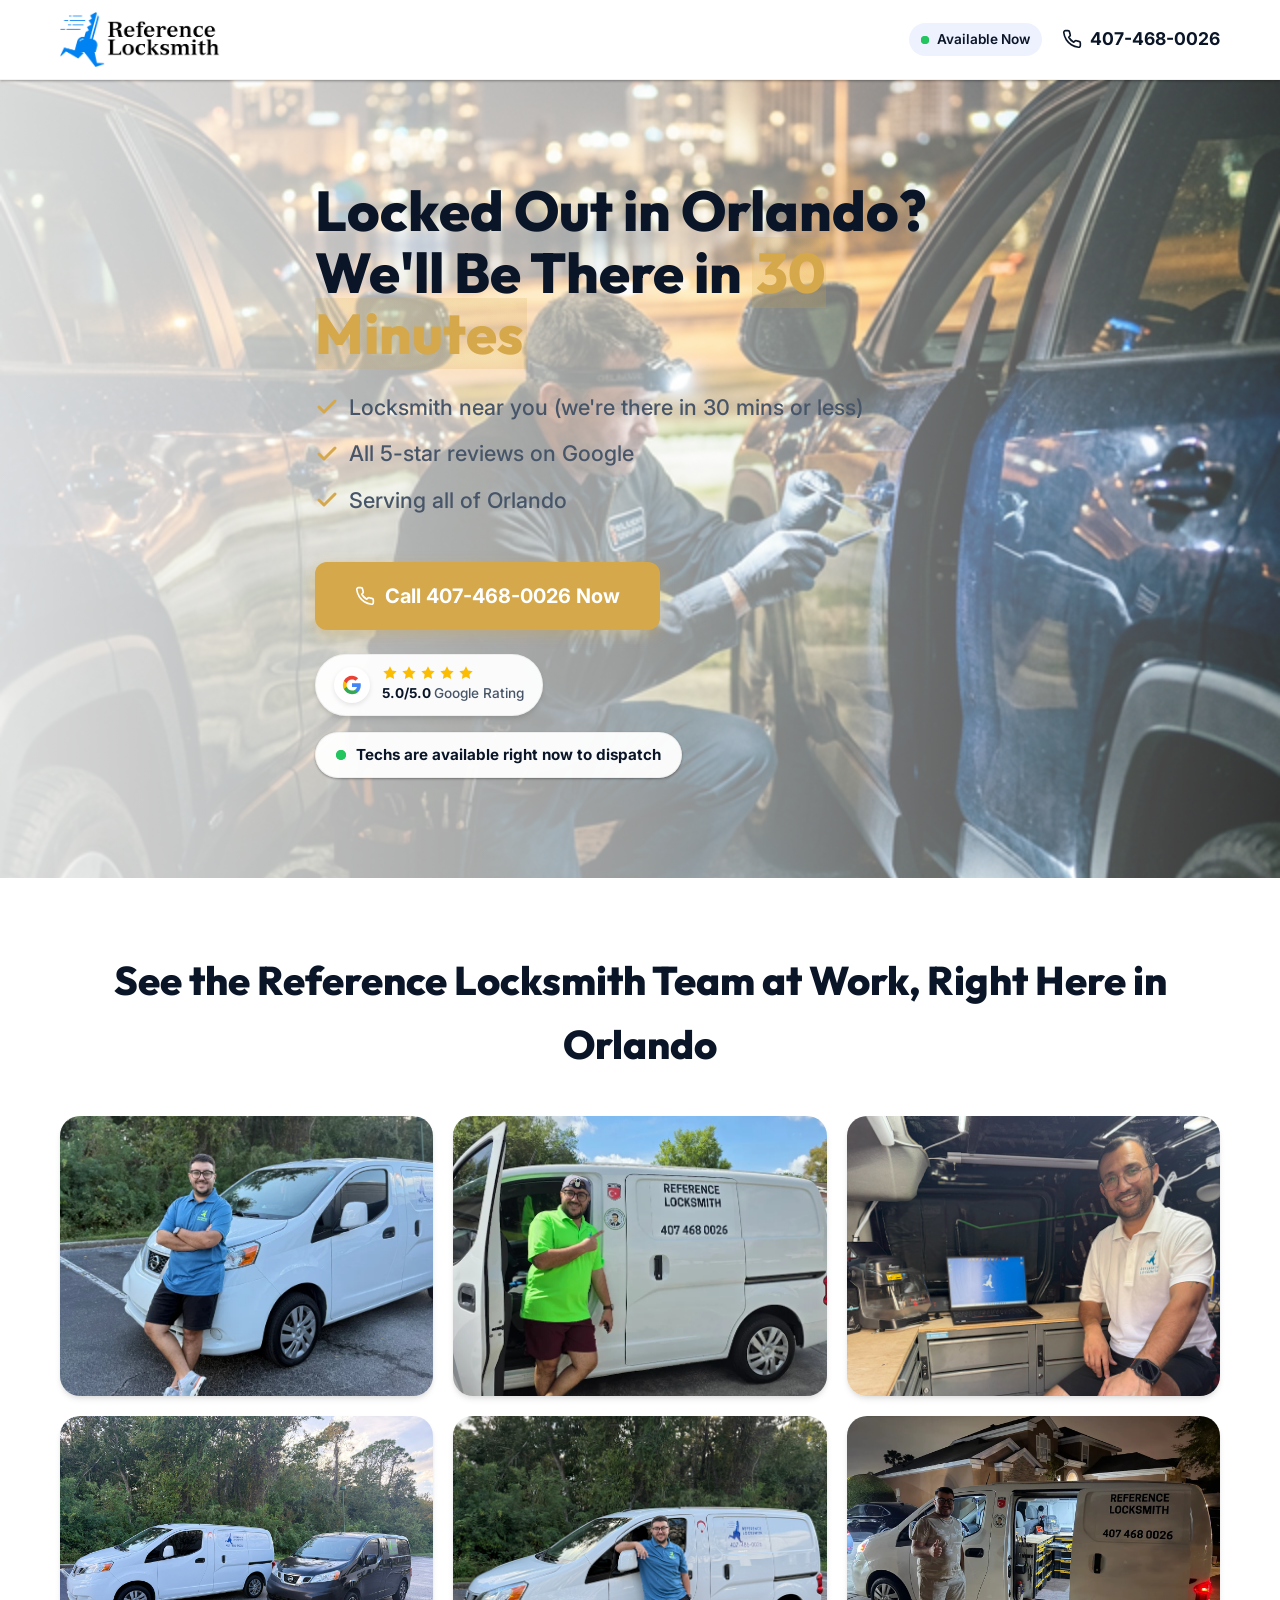
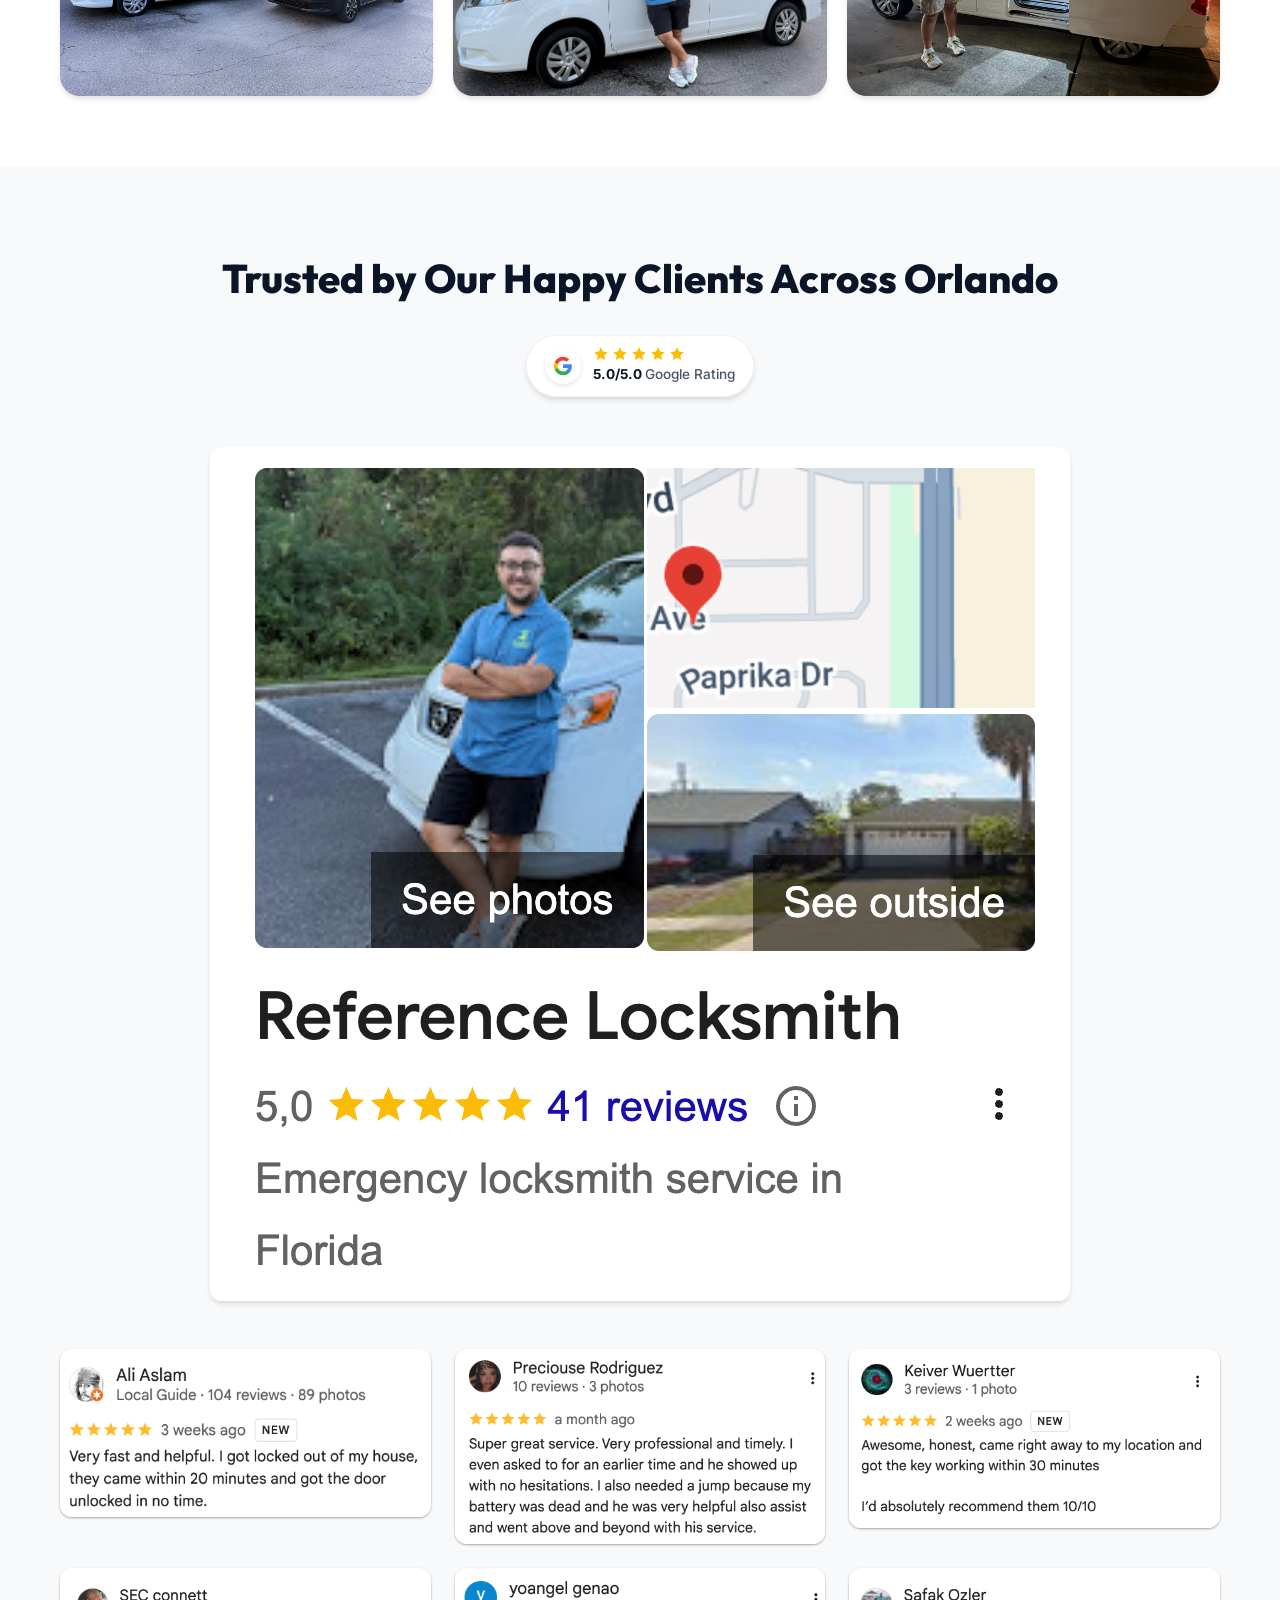
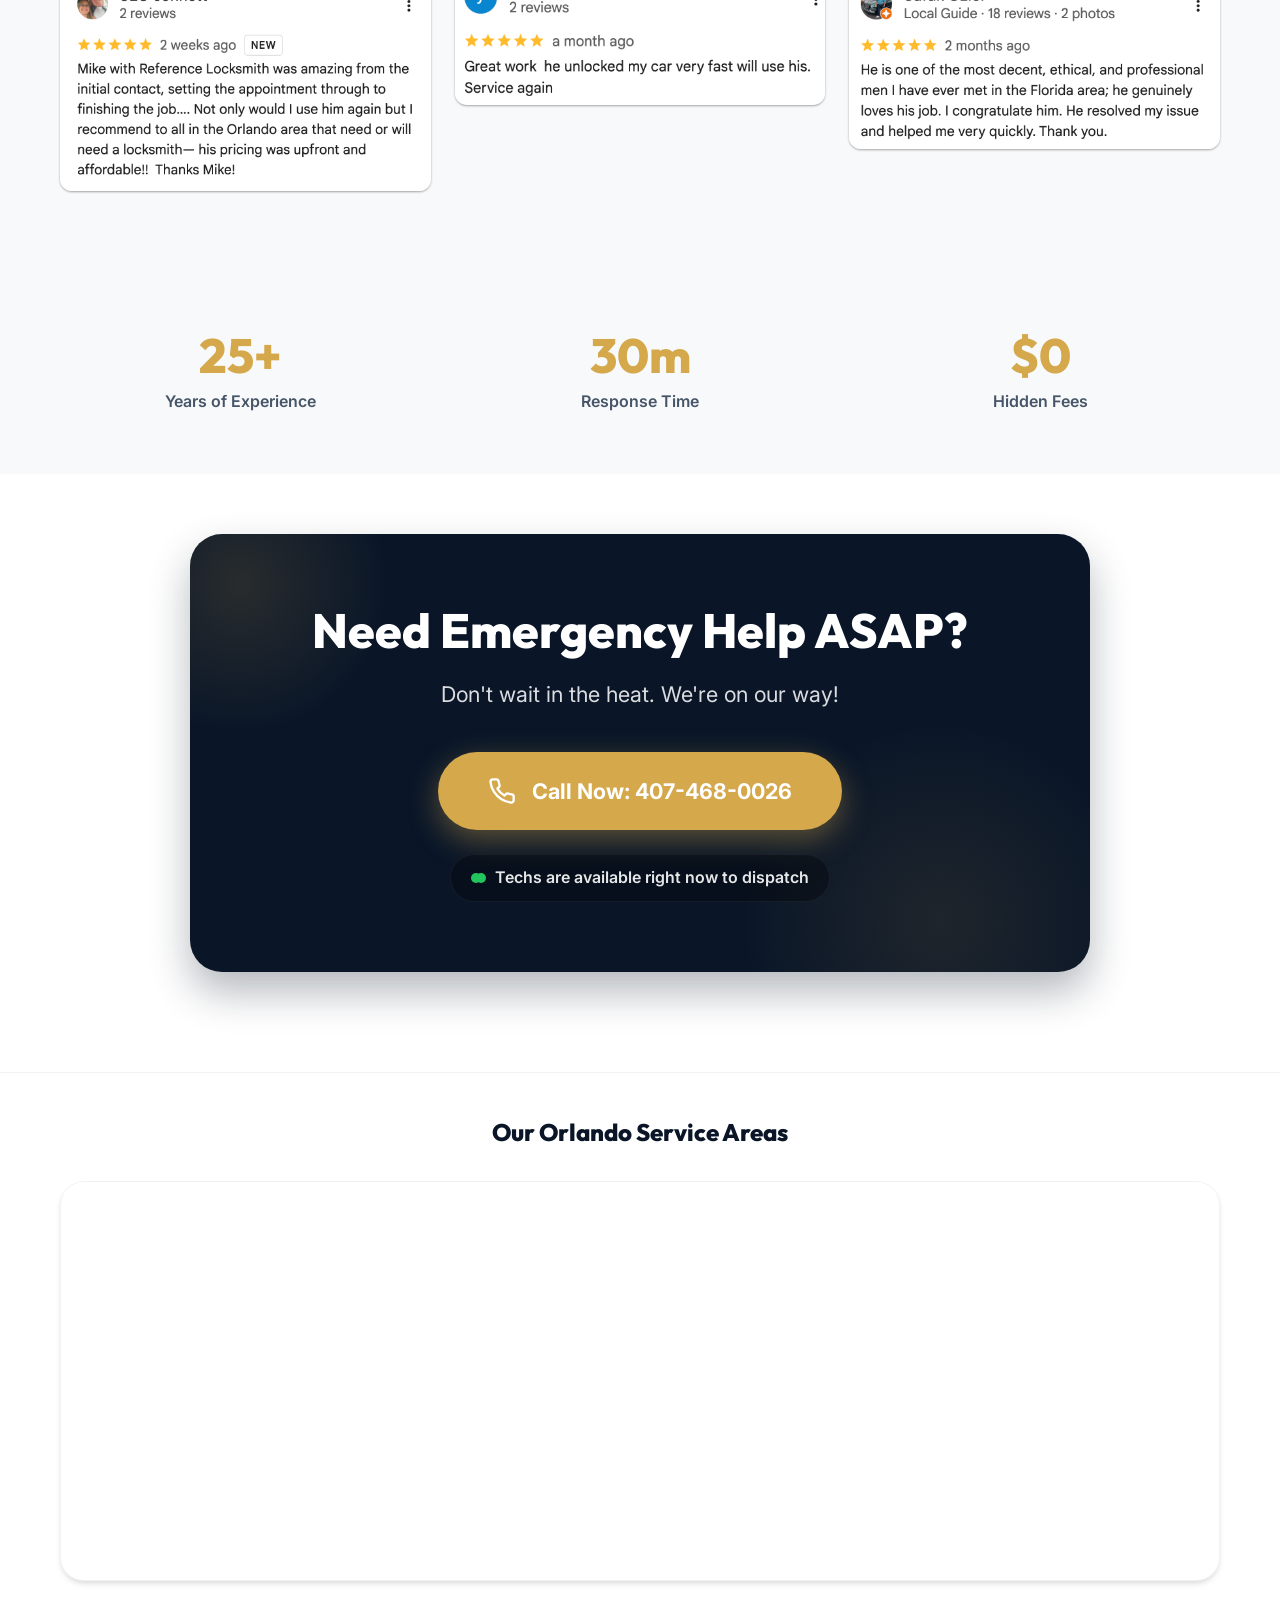
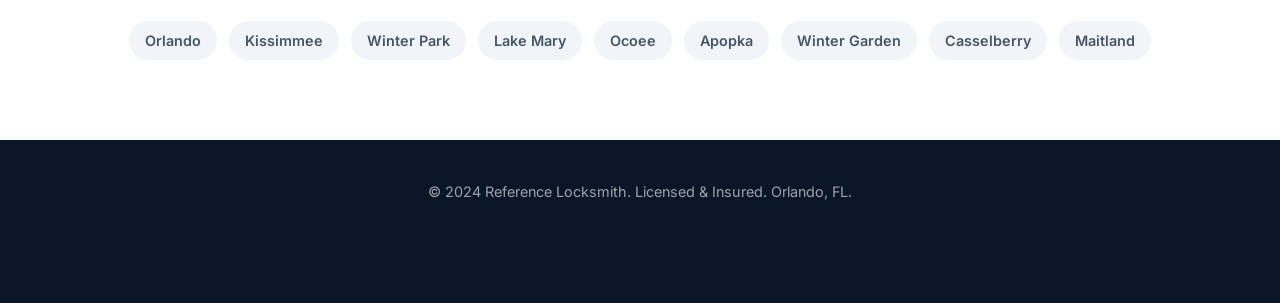
==== index.html @ 603fa283 "Add Techs Available widget beneath Google Trust widget in hero section" ====
<!DOCTYPE html>
<html lang="en">

<head>
<!-- Google Tag Manager -->
<script>(function(w,d,s,l,i){w[l]=w[l]||[];w[l].push({'gtm.start':
new Date().getTime(),event:'gtm.js'});var f=d.getElementsByTagName(s)[0],
j=d.createElement(s),dl=l!='dataLayer'?'&l='+l:'';j.async=true;j.src=
'https://www.googletagmanager.com/gtm.js?id='+i+dl;f.parentNode.insertBefore(j,f);
})(window,document,'script','dataLayer','GTM-WR5F8MZR');</script>
<!-- End Google Tag Manager -->
    <meta charset="UTF-8">
    <meta name="viewport" content="width=device-width, initial-scale=1.0">
    <title>24/7 Emergency Locksmith Orlando | 30 Min Response | Reference Locksmith</title>
    <meta name="description"
        content="Locked out in Orlando? Reference Locksmith provides 24/7 emergency locksmith services. Home, car, and commercial lockouts. 30-minute response time guaranteed. Call 407-468-0026 now!">
    <link rel="stylesheet" href="style.css">
    <link rel="preconnect" href="https://fonts.googleapis.com">
    <link rel="preconnect" href="https://fonts.gstatic.com" crossorigin>
    <link
        href="https://fonts.googleapis.com/css2?family=Inter:wght@400;500;600;700;800&family=Outfit:wght@400;600;700;800&display=swap"
        rel="stylesheet">
    <script type="application/ld+json">
    {
      "@context": "https://schema.org",
      "@type": "LocalBusiness",
      "name": "Reference Locksmith",
      "image": "new-logo.png",
      "@id": "",
      "url": "https://referencelocksmith.com",
      "telephone": "+14074680026",
      "priceRange": "$$",
      "address": {
        "@type": "PostalAddress",
        "streetAddress": "Orlando Service Area",
        "addressLocality": "Orlando",
        "addressRegion": "FL",
        "postalCode": "32801",
        "addressCountry": "US"
      },
      "geo": {
        "@type": "GeoCoordinates",
        "latitude": 28.5383,
        "longitude": -81.3792
      },
      "openingHoursSpecification": {
        "@type": "OpeningHoursSpecification",
        "dayOfWeek": [
          "Monday",
          "Tuesday",
          "Wednesday",
          "Thursday",
          "Friday",
          "Saturday",
          "Sunday"
        ],
        "opens": "00:00",
        "closes": "23:59"
      },
      "sameAs": []
    }
    </script>
</head>

<body>
    <!-- Sticky Header -->
    <header class="sticky-header">
        <div class="container header-content">
            <div class="logo">
                <img src="new-logo.png" alt="Reference Locksmith Logo" class="logo-img">
            </div>
            <div class="header-right">
                <div class="status-badge">
                    <span class="pulse-dot"></span>
                    Available Now
                </div>
                <a href="tel:407-468-0026" class="phone-link">
                    <svg class="phone-icon" viewBox="0 0 24 24" fill="none" stroke="currentColor" stroke-width="2"
                        stroke-linecap="round" stroke-linejoin="round">
                        <path
                            d="M22 16.92v3a2 2 0 0 1-2.18 2 19.79 19.79 0 0 1-8.63-3.07 19.5 19.5 0 0 1-6-6 19.79 19.79 0 0 1-3.07-8.67A2 2 0 0 1 4.11 2h3a2 2 0 0 1 2 1.72 12.84 12.84 0 0 0 .7 2.81 2 2 0 0 1-.45 2.11L8.09 9.91a16 16 0 0 0 6 6l1.27-1.27a2 2 0 0 1 2.11-.45 12.84 12.84 0 0 0 2.81.7A2 2 0 0 1 22 16.92z">
                        </path>
                    </svg>
                    407-468-0026
                </a>
            </div>
        </div>
    </header>

    <main>
        <!-- Hero Section -->
        <section class="hero-v2">
            <div class="hero-overlay"></div>
            <img src="hero.png" alt="Locksmith at Work" class="hero-bg-img">
            <div class="container hero-container">
                <div class="hero-content">
                    <h1>Locked Out in Orlando? We'll Be There in <span class="highlight">30 Minutes</span></h1>
                    <ul class="hero-subtext" style="list-style: none; padding: 0; text-align: left;">
                        <li style="display: flex; align-items: center; gap: 10px; margin-bottom: 12px; text-align: left;">
                            <svg width="24" height="24" viewBox="0 0 24 24" fill="none" stroke="var(--accent)" stroke-width="3" stroke-linecap="round" stroke-linejoin="round" style="flex-shrink: 0;"><polyline points="20 6 9 17 4 12"></polyline></svg>
                            Locksmith near you (we're there in 30 mins or less)
                        </li>
                        <li style="display: flex; align-items: center; gap: 10px; margin-bottom: 12px; text-align: left;">
                            <svg width="24" height="24" viewBox="0 0 24 24" fill="none" stroke="var(--accent)" stroke-width="3" stroke-linecap="round" stroke-linejoin="round" style="flex-shrink: 0;"><polyline points="20 6 9 17 4 12"></polyline></svg>
                            All 5-star reviews on Google
                        </li>
                        <li style="display: flex; align-items: center; gap: 10px; text-align: left;">
                            <svg width="24" height="24" viewBox="0 0 24 24" fill="none" stroke="var(--accent)" stroke-width="3" stroke-linecap="round" stroke-linejoin="round" style="flex-shrink: 0;"><polyline points="20 6 9 17 4 12"></polyline></svg>
                            Serving all of Orlando
                        </li>
                    </ul>
                    <a href="tel:407-468-0026" class="btn btn-primary btn-hero">
                        <svg class="phone-icon ring-animation" viewBox="0 0 24 24" fill="none" stroke="currentColor"
                            stroke-width="2" stroke-linecap="round" stroke-linejoin="round">
                            <path
                                d="M22 16.92v3a2 2 0 0 1-2.18 2 19.79 19.79 0 0 1-8.63-3.07 19.5 19.5 0 0 1-6-6 19.79 19.79 0 0 1-3.07-8.67A2 2 0 0 1 4.11 2h3a2 2 0 0 1 2 1.72 12.84 12.84 0 0 0 .7 2.81 2 2 0 0 1-.45 2.11L8.09 9.91a16 16 0 0 0 6 6l1.27-1.27a2 2 0 0 1 2.11-.45 12.84 12.84 0 0 0 2.81.7A2 2 0 0 1 22 16.92z">
                            </path>
                        </svg>
                        Call 407-468-0026 Now
                    </a>
                    
                    <div style="margin-top: 24px;">
                        <a href="https://share.google/3RNqhoKEmI9oFiAR3" target="_blank" rel="noopener noreferrer" style="display: inline-flex; align-items: center; gap: 12px; background: rgba(255, 255, 255, 0.95); padding: 10px 18px; border-radius: 50px; box-shadow: var(--shadow-md); border: 1px solid rgba(0,0,0,0.05); text-decoration: none; transition: transform 0.2s ease;">
                            <div style="width: 36px; height: 36px; background: #fff; border-radius: 50%; box-shadow: 0 2px 5px rgba(0,0,0,0.1); display: flex; align-items: center; justify-content: center; flex-shrink: 0;">
                                <svg width="20" height="20" viewBox="0 0 24 24">
                                  <path fill="#4285F4" d="M22.56 12.25c0-.78-.07-1.53-.2-2.25H12v4.26h5.92c-.26 1.37-1.04 2.53-2.21 3.31v2.77h3.57c2.08-1.92 3.28-4.74 3.28-8.09z"/>
                                  <path fill="#34A853" d="M12 23c2.97 0 5.46-.98 7.28-2.66l-3.57-2.77c-.98.66-2.23 1.06-3.71 1.06-2.86 0-5.29-1.93-6.16-4.53H2.18v2.84C3.99 20.53 7.7 23 12 23z"/>
                                  <path fill="#FBBC05" d="M5.84 14.09c-.22-.66-.35-1.36-.35-2.09s.13-1.43.35-2.09V7.07H2.18C1.43 8.55 1 10.22 1 12s.43 3.45 1.18 4.93l2.85-2.22.81-.62z"/>
                                  <path fill="#EA4335" d="M12 5.38c1.62 0 3.06.56 4.21 1.64l3.15-3.15C17.45 2.09 14.97 1 12 1 7.7 1 3.99 3.47 2.18 7.07l3.66 2.84c.87-2.6 3.3-4.53 6.16-4.53z"/>
                                </svg>
                            </div>
                            <div style="display: flex; flex-direction: column; align-items: flex-start; text-align: left;">
                                <div style="display: flex; gap: 3px; color: #FBBC04;">
                                    <svg width="16" height="16" viewBox="0 0 24 24" fill="currentColor"><path d="M12 2L15.09 8.26L22 9.27L17 14.14L18.18 21.02L12 17.77L5.82 21.02L7 14.14L2 9.27L8.91 8.26L12 2Z"/></svg>
                                    <svg width="16" height="16" viewBox="0 0 24 24" fill="currentColor"><path d="M12 2L15.09 8.26L22 9.27L17 14.14L18.18 21.02L12 17.77L5.82 21.02L7 14.14L2 9.27L8.91 8.26L12 2Z"/></svg>
                                    <svg width="16" height="16" viewBox="0 0 24 24" fill="currentColor"><path d="M12 2L15.09 8.26L22 9.27L17 14.14L18.18 21.02L12 17.77L5.82 21.02L7 14.14L2 9.27L8.91 8.26L12 2Z"/></svg>
                                    <svg width="16" height="16" viewBox="0 0 24 24" fill="currentColor"><path d="M12 2L15.09 8.26L22 9.27L17 14.14L18.18 21.02L12 17.77L5.82 21.02L7 14.14L2 9.27L8.91 8.26L12 2Z"/></svg>
                                    <svg width="16" height="16" viewBox="0 0 24 24" fill="currentColor"><path d="M12 2L15.09 8.26L22 9.27L17 14.14L18.18 21.02L12 17.77L5.82 21.02L7 14.14L2 9.27L8.91 8.26L12 2Z"/></svg>
                                </div>
                                <span style="font-size: 0.85rem; font-weight: 700; color: var(--text-main); margin-top: 2px;">5.0/5.0 <span style="font-weight: 500; color: var(--text-light);">Google Rating</span></span>
                            </div>
                        </a>
                    </div>

                    <div style="margin-top: 16px;">
                        <div style="display: inline-flex; align-items: center; gap: 10px; background: rgba(255, 255, 255, 0.95); padding: 10px 20px; border-radius: 50px; box-shadow: var(--shadow-sm); border: 1px solid rgba(0,0,0,0.05);">
                            <span class="pulse-dot" style="width: 10px; height: 10px;"></span>
                            <span style="font-size: 0.95rem; font-weight: 700; color: var(--text-main);">Techs are available right now to dispatch</span>
                        </div>
                    </div>
                </div>
            </div>
        </section>

        <!-- Team Gallery Section (Replaced Trust Strip) -->
        <section class="team-gallery" style="background: var(--white); padding: 70px 0;">
            <div class="container">
                <div class="section-header" style="margin-bottom: 40px;">
                    <h2>See the Reference Locksmith Team at Work, Right Here in Orlando</h2>
                </div>
                <div class="team-grid">
                    <div class="team-item">
                        <img src="reference1.webp" alt="Reference Locksmith Team at Work" class="team-img" style="position: absolute; top: 0; left: 0; width: 100%; height: 100%; object-fit: cover;">
                    </div>
                    <div class="team-item">
                        <img src="reference2.webp" alt="Reference Locksmith Team at Work" class="team-img" style="position: absolute; top: 0; left: 0; width: 100%; height: 100%; object-fit: cover;">
                    </div>
                    <div class="team-item">
                        <img src="reference3.webp" alt="Reference Locksmith Team at Work" class="team-img" style="position: absolute; top: 0; left: 0; width: 100%; height: 100%; object-fit: cover; object-position: center 20%;">
                    </div>
                    <div class="team-item">
                        <img src="reference4.webp" alt="Reference Locksmith Team at Work" class="team-img" style="position: absolute; top: 0; left: 0; width: 100%; height: 100%; object-fit: cover;">
                    </div>
                    <div class="team-item">
                        <img src="reference5.webp" alt="Reference Locksmith Team at Work" class="team-img" style="position: absolute; top: 0; left: 0; width: 100%; height: 100%; object-fit: cover;">
                    </div>
                    <div class="team-item">
                        <img src="reference6.webp" alt="Reference Locksmith Team at Work" class="team-img" style="position: absolute; top: 0; left: 0; width: 100%; height: 100%; object-fit: cover;">
                    </div>
                </div>
            </div>
        </section>

        <!-- Reviews Section -->
        <section class="reviews">
            <div class="container">
                <div class="section-header" style="display: flex; flex-direction: column; align-items: center;">
                    <h2>Trusted by Our Happy Clients Across Orlando</h2>
                    <a href="https://share.google/3RNqhoKEmI9oFiAR3" target="_blank" rel="noopener noreferrer" style="display: inline-flex; align-items: center; gap: 12px; background: rgba(255, 255, 255, 0.95); padding: 10px 18px; border-radius: 50px; box-shadow: var(--shadow-md); border: 1px solid rgba(0,0,0,0.05); text-decoration: none; transition: transform 0.2s ease; margin-top: 15px;">
                        <div style="width: 36px; height: 36px; background: #fff; border-radius: 50%; box-shadow: 0 2px 5px rgba(0,0,0,0.1); display: flex; align-items: center; justify-content: center; flex-shrink: 0;">
                            <svg width="20" height="20" viewBox="0 0 24 24">
                              <path fill="#4285F4" d="M22.56 12.25c0-.78-.07-1.53-.2-2.25H12v4.26h5.92c-.26 1.37-1.04 2.53-2.21 3.31v2.77h3.57c2.08-1.92 3.28-4.74 3.28-8.09z"/>
                              <path fill="#34A853" d="M12 23c2.97 0 5.46-.98 7.28-2.66l-3.57-2.77c-.98.66-2.23 1.06-3.71 1.06-2.86 0-5.29-1.93-6.16-4.53H2.18v2.84C3.99 20.53 7.7 23 12 23z"/>
                              <path fill="#FBBC05" d="M5.84 14.09c-.22-.66-.35-1.36-.35-2.09s.13-1.43.35-2.09V7.07H2.18C1.43 8.55 1 10.22 1 12s.43 3.45 1.18 4.93l2.85-2.22.81-.62z"/>
                              <path fill="#EA4335" d="M12 5.38c1.62 0 3.06.56 4.21 1.64l3.15-3.15C17.45 2.09 14.97 1 12 1 7.7 1 3.99 3.47 2.18 7.07l3.66 2.84c.87-2.6 3.3-4.53 6.16-4.53z"/>
                            </svg>
                        </div>
                        <div style="display: flex; flex-direction: column; align-items: flex-start; text-align: left;">
                            <div style="display: flex; gap: 3px; color: #FBBC04;">
                                <svg width="16" height="16" viewBox="0 0 24 24" fill="currentColor"><path d="M12 2L15.09 8.26L22 9.27L17 14.14L18.18 21.02L12 17.77L5.82 21.02L7 14.14L2 9.27L8.91 8.26L12 2Z"/></svg>
                                <svg width="16" height="16" viewBox="0 0 24 24" fill="currentColor"><path d="M12 2L15.09 8.26L22 9.27L17 14.14L18.18 21.02L12 17.77L5.82 21.02L7 14.14L2 9.27L8.91 8.26L12 2Z"/></svg>
                                <svg width="16" height="16" viewBox="0 0 24 24" fill="currentColor"><path d="M12 2L15.09 8.26L22 9.27L17 14.14L18.18 21.02L12 17.77L5.82 21.02L7 14.14L2 9.27L8.91 8.26L12 2Z"/></svg>
                                <svg width="16" height="16" viewBox="0 0 24 24" fill="currentColor"><path d="M12 2L15.09 8.26L22 9.27L17 14.14L18.18 21.02L12 17.77L5.82 21.02L7 14.14L2 9.27L8.91 8.26L12 2Z"/></svg>
                                <svg width="16" height="16" viewBox="0 0 24 24" fill="currentColor"><path d="M12 2L15.09 8.26L22 9.27L17 14.14L18.18 21.02L12 17.77L5.82 21.02L7 14.14L2 9.27L8.91 8.26L12 2Z"/></svg>
                            </div>
                            <span style="font-size: 0.85rem; font-weight: 700; color: var(--text-main); margin-top: 2px;">5.0/5.0 <span style="font-weight: 500; color: var(--text-light);">Google Rating</span></span>
                        </div>
                    </a>
                </div>
                
                <div style="text-align: center; margin-bottom: 40px;">
                    <img src="reviews1.png" alt="Google Reviews Overview" style="max-width: 100%; height: auto; border-radius: 12px; box-shadow: var(--shadow-md);">
                </div>

                <div style="display: grid; grid-template-columns: repeat(auto-fit, minmax(300px, 1fr)); gap: 24px;">
                    <img src="Screenshot 2026-03-23 at 16.22.30.png" alt="Customer Review" style="width: 100%; height: auto; border-radius: 12px; box-shadow: var(--shadow-sm);">
                    <img src="Screenshot 2026-03-23 at 16.22.37.png" alt="Customer Review" style="width: 100%; height: auto; border-radius: 12px; box-shadow: var(--shadow-sm);">
                    <img src="Screenshot 2026-03-23 at 16.22.46.png" alt="Customer Review" style="width: 100%; height: auto; border-radius: 12px; box-shadow: var(--shadow-sm);">
                    <img src="Screenshot 2026-03-23 at 16.23.01.png" alt="Customer Review" style="width: 100%; height: auto; border-radius: 12px; box-shadow: var(--shadow-sm);">
                    <img src="Screenshot 2026-03-23 at 16.23.09.png" alt="Customer Review" style="width: 100%; height: auto; border-radius: 12px; box-shadow: var(--shadow-sm);">
                    <img src="Screenshot 2026-03-23 at 16.23.14.png" alt="Customer Review" style="width: 100%; height: auto; border-radius: 12px; box-shadow: var(--shadow-sm);">
                </div>
            </div>
        </section>




        <!-- Stats Section -->
        <section class="stats">
            <div class="container grid-3">
                <div class="stat-item">
                    <div class="stat-value">25+</div>
                    <div class="stat-label">Years of Experience</div>
                </div>
                <div class="stat-item">
                    <div class="stat-value">30m</div>
                    <div class="stat-label">Response Time</div>
                </div>
                <div class="stat-item">
                    <div class="stat-value">$0</div>
                    <div class="stat-label">Hidden Fees</div>
                </div>
            </div>
        </section>

        <!-- Final CTA -->
        <section class="final-cta" style="padding: 60px 20px 100px;">
            <div class="container" style="background: var(--primary); border-radius: 32px; padding: 70px 30px; text-align: center; box-shadow: 0 20px 40px rgba(10, 22, 40, 0.3); position: relative; overflow: hidden; max-width: 900px; margin: 0 auto;">
                
                <!-- Decorative background elements -->
                <div style="position: absolute; top: -100px; left: -100px; width: 300px; height: 300px; background: radial-gradient(circle, rgba(212, 168, 75, 0.15) 0%, transparent 70%); border-radius: 50%; pointer-events: none;"></div>
                <div style="position: absolute; bottom: -150px; right: -50px; width: 400px; height: 400px; background: radial-gradient(circle, rgba(212, 168, 75, 0.1) 0%, transparent 70%); border-radius: 50%; pointer-events: none;"></div>
                
                <h2 style="color: var(--white); position: relative; z-index: 2; line-height: 1.1;">Need Emergency Help ASAP?</h2>
                <p style="color: rgba(255, 255, 255, 0.85); position: relative; z-index: 2; max-width: 600px; margin: 0 auto 40px auto; font-size: 1.35rem;">Don't wait in the heat. We're on our way!</p>
                
                <div style="position: relative; z-index: 2; display: flex; flex-direction: column; align-items: center; gap: 24px;">
                    <a href="tel:407-468-0026" class="btn btn-primary btn-large" style="padding: 22px 50px; border-radius: 50px; display: inline-flex; align-items: center; gap: 16px; box-shadow: 0 10px 30px rgba(212, 168, 75, 0.4); font-size: 1.35rem;">
                        <svg class="phone-icon ring-animation" viewBox="0 0 24 24" fill="none" stroke="currentColor"
                            stroke-width="2" stroke-linecap="round" stroke-linejoin="round" style="width: 28px; height: 28px;">
                            <path
                                d="M22 16.92v3a2 2 0 0 1-2.18 2 19.79 19.79 0 0 1-8.63-3.07 19.5 19.5 0 0 1-6-6 19.79 19.79 0 0 1-3.07-8.67A2 2 0 0 1 4.11 2h3a2 2 0 0 1 2 1.72 12.84 12.84 0 0 0 .7 2.81 2 2 0 0 1-.45 2.11L8.09 9.91a16 16 0 0 0 6 6l1.27-1.27a2 2 0 0 1 2.11-.45 12.84 12.84 0 0 0 2.81.7A2 2 0 0 1 22 16.92z">
                            </path>
                        </svg>
                        Call Now: 407-468-0026
                    </a>
                    
                    <div style="display: flex; align-items: center; gap: 10px; background: rgba(0, 0, 0, 0.3); padding: 10px 20px; border-radius: 50px; border: 1px solid rgba(255,255,255,0.05);">
                        <span class="pulse-dot" style="width: 10px; height: 10px; margin-right: 4px;"></span>
                        <span style="font-size: 1rem; font-weight: 600; color: rgba(255, 255, 255, 0.9);">Techs are available right now to dispatch</span>
                    </div>
                </div>
            </div>
        </section>

        <!-- Service Area Tags -->
        <section class="service-areas">
            <div class="container">
                <h3>Our Orlando Service Areas</h3>
                <div class="map-container">
                    <iframe
                        src="https://www.google.com/maps/embed?pb=!1m18!1m12!1m3!1d112196.3475143!2d-81.4795393!3d28.5020164!2m3!1f0!2f0!3f0!3m2!1i1024!2i768!4f13.1!3m3!1m2!1s0x88e773d2f98a7391%3A0x805101032338ff72!2sOrlando%2C%20FL!5e0!3m2!1sen!2sus!4v1709148000000!5m2!1sen!2sus"
                        allowfullscreen="" loading="lazy" referrerpolicy="no-referrer-when-downgrade">
                    </iframe>
                </div>
                <div class="tags">
                    <span class="tag">Orlando</span>
                    <span class="tag">Kissimmee</span>
                    <span class="tag">Winter Park</span>
                    <span class="tag">Lake Mary</span>
                    <span class="tag">Ocoee</span>
                    <span class="tag">Apopka</span>
                    <span class="tag">Winter Garden</span>
                    <span class="tag">Casselberry</span>
                    <span class="tag">Maitland</span>
                </div>
            </div>
        </section>
    </main>

    <footer>
        <div class="container">
            <p>&copy; 2024 Reference Locksmith. Licensed & Insured. Orlando, FL.</p>
        </div>
    </footer>

    <!-- Mobile Sticky CTA Bar -->
    <div class="mobile-cta-bar">
        <a href="tel:407-468-0026" class="btn btn-primary btn-full">
            <svg class="phone-icon ring-animation" viewBox="0 0 24 24" fill="none" stroke="currentColor"
                stroke-width="2" stroke-linecap="round" stroke-linejoin="round">
                <path
                    d="M22 16.92v3a2 2 0 0 1-2.18 2 19.79 19.79 0 0 1-8.63-3.07 19.5 19.5 0 0 1-6-6 19.79 19.79 0 0 1-3.07-8.67A2 2 0 0 1 4.11 2h3a2 2 0 0 1 2 1.72 12.84 12.84 0 0 0 .7 2.81 2 2 0 0 1-.45 2.11L8.09 9.91a16 16 0 0 0 6 6l1.27-1.27a2 2 0 0 1 2.11-.45 12.84 12.84 0 0 0 2.81.7A2 2 0 0 1 22 16.92z">
                </path>
            </svg>
            Call 407-468-0026
        </a>
    </div>

</body>

</html>
---- style.css ----
/* Base Styles & Design Tokens */
:root {
    --primary: #0a1628;
    /* Dark Navy */
    --accent: #d4a84b;
    /* Gold */
    --accent-hover: #b98e39;
    --bg-light: #f8f9fa;
    --white: #ffffff;
    --text-main: #0a1628;
    --text-light: #475569;
    --success: #22c55e;
    --shadow-sm: 0 1px 3px rgba(0, 0, 0, 0.12), 0 1px 2px rgba(0, 0, 0, 0.24);
    --shadow-md: 0 4px 6px -1px rgba(0, 0, 0, 0.1), 0 2px 4px -1px rgba(0, 0, 0, 0.06);
    --shadow-lg: 0 10px 15px -3px rgba(0, 0, 0, 0.1), 0 4px 6px -2px rgba(0, 0, 0, 0.05);
    --transition: all 0.3s cubic-bezier(0.4, 0, 0.2, 1);
}

* {
    margin: 0;
    padding: 0;
    box-sizing: border-box;
}

body {
    font-family: 'Inter', sans-serif;
    color: var(--text-main);
    background-color: var(--white);
    line-height: 1.6;
    overflow-x: hidden;
}

h1,
h2,
h3 {
    font-family: 'Outfit', sans-serif;
    font-weight: 800;
}

.container {
    max-width: 1200px;
    margin: 0 auto;
    padding: 0 20px;
}

.accent {
    color: var(--accent);
}

.highlight {
    color: var(--accent);
    text-decoration: underline;
    text-underline-offset: 4px;
}

/* Sticky Header */
.sticky-header {
    position: sticky;
    top: 0;
    z-index: 1000;
    background: rgba(255, 255, 255, 0.95);
    backdrop-filter: blur(10px);
    border-bottom: 1px solid rgba(0, 0, 0, 0.05);
    padding: 12px 0;
    box-shadow: var(--shadow-sm);
}

.header-content {
    display: flex;
    justify-content: space-between;
    align-items: center;
}

.logo {
    display: flex;
    align-items: center;
    gap: 12px;
}

.logo-img {
    height: 55px;
    width: auto;
}


.header-right {
    display: flex;
    align-items: center;
    gap: 20px;
}

.status-badge {
    display: flex;
    align-items: center;
    gap: 8px;
    background: #eef2ff;
    padding: 6px 12px;
    border-radius: 50px;
    font-size: 0.85rem;
    font-weight: 600;
    color: var(--primary);
}

.pulse-dot {
    width: 8px;
    height: 8px;
    background-color: var(--success);
    border-radius: 50%;
    position: relative;
}

.pulse-dot::after {
    content: '';
    position: absolute;
    width: 100%;
    height: 100%;
    background-color: var(--success);
    border-radius: 50%;
    animation: pulse 2s infinite;
}

@keyframes pulse {
    0% {
        transform: scale(1);
        opacity: 1;
    }

    100% {
        transform: scale(3);
        opacity: 0;
    }
}

.phone-link {
    display: flex;
    align-items: center;
    gap: 8px;
    color: var(--primary);
    text-decoration: none;
    font-weight: 700;
    font-size: 1.1rem;
}

/* Buttons */
.btn {
    display: inline-flex;
    align-items: center;
    justify-content: center;
    gap: 10px;
    padding: 14px 28px;
    border-radius: 12px;
    font-weight: 700;
    text-decoration: none;
    transition: var(--transition);
    cursor: pointer;
    border: none;
}

.btn-primary {
    background-color: var(--accent);
    color: var(--white);
    box-shadow: 0 4px 14px 0 rgba(212, 168, 75, 0.39);
}

.btn-primary:hover {
    background-color: var(--accent-hover);
    transform: translateY(-2px);
    box-shadow: 0 6px 20px rgba(212, 168, 75, 0.45);
}

/* Icons */
.phone-icon {
    width: 20px;
    height: 20px;
}

@keyframes ring {
    0% {
        transform: rotate(0deg);
    }

    10% {
        transform: rotate(15deg);
    }

    20% {
        transform: rotate(-15deg);
    }

    30% {
        transform: rotate(15deg);
    }

    40% {
        transform: rotate(-15deg);
    }

    50% {
        transform: rotate(0deg);
    }

    100% {
        transform: rotate(0deg);
    }
}

.ring-animation {
    animation: ring 2s infinite;
}

/* Hero Section V2 */
.hero-v2 {
    position: relative;
    min-height: 700px;
    display: flex;
    align-items: center;
    justify-content: center;
    overflow: hidden;
    padding: 100px 0;
}

.hero-bg-img {
    position: absolute;
    top: 0;
    left: 0;
    width: 100%;
    height: 100%;
    object-fit: cover;
    z-index: -2;
}

.hero-overlay {
    position: absolute;
    top: 0;
    left: 0;
    width: 100%;
    height: 100%;
    background: linear-gradient(to right, rgba(255, 255, 255, 0.85) 0%, rgba(255, 255, 255, 0.6) 50%, rgba(255, 255, 255, 0.2) 100%);
    z-index: -1;
}

.hero-container {
    position: relative;
    z-index: 10;
}

.hero-content {
    max-width: 650px;
    text-align: left;
    margin: 0;
}

.hero-content h1 {
    font-size: 3.5rem;
    line-height: 1.1;
    margin-bottom: 25px;
    color: var(--primary);
}

.hero-v2 .highlight {
    background: linear-gradient(120deg, rgba(212, 168, 75, 0.2) 0%, rgba(212, 168, 75, 0.2) 100%);
    padding: 0 4px;
    text-decoration: none;
}

.hero-subtext {
    font-size: 1.35rem;
    color: var(--text-light);
    margin-bottom: 45px;
    font-weight: 500;
}

.btn-hero {
    font-size: 1.25rem;
    padding: 18px 40px;
}

/* Trust Strip */
.trust-strip {
    background: var(--primary);
    padding: 40px 0;
    color: var(--white);
}

.grid-4 {
    display: grid;
    grid-template-columns: repeat(4, 1fr);
    gap: 20px;
}

.trust-item {
    text-align: center;
}

.trust-icon {
    font-size: 2rem;
    margin-bottom: 10px;
}

.trust-text {
    font-weight: 600;
    font-size: 0.9rem;
}

/* Reviews */
.reviews {
    padding: 80px 0;
    background: var(--bg-light);
}

.section-header {
    text-align: center;
    margin-bottom: 50px;
}

.section-header h2 {
    font-size: 2.5rem;
    margin-bottom: 10px;
}

.rating-summary {
    display: flex;
    align-items: center;
    justify-content: center;
    gap: 10px;
}

.stars {
    color: var(--accent);
    font-size: 1.5rem;
}

.stars.small {
    font-size: 1.1rem;
}

.score {
    font-weight: 700;
    color: var(--text-light);
}

.review-grid {
    display: grid;
    grid-template-columns: repeat(3, 1fr);
    gap: 30px;
}

.review-card {
    background: var(--white);
    padding: 30px;
    border-radius: 20px;
    box-shadow: var(--shadow-md);
    transition: var(--transition);
    border: 1px solid rgba(0, 0, 0, 0.03);
    position: relative;
}

.review-card::before {
    content: "G";
    position: absolute;
    top: 20px;
    right: 20px;
    width: 24px;
    height: 24px;
    background: #4285F4;
    color: white;
    border-radius: 50%;
    display: flex;
    align-items: center;
    justify-content: center;
    font-weight: 900;
    font-size: 14px;
}

.review-card:hover {
    transform: translateY(-5px);
    box-shadow: var(--shadow-lg);
}

.review-quote {
    font-style: italic;
    margin: 20px 0;
    color: var(--text-light);
}

.reviewer {
    font-weight: 700;
    font-size: 0.9rem;
}

/* Services */
.services {
    padding: 80px 0;
}

.services-grid {
    display: grid;
    grid-template-columns: repeat(4, 1fr);
    gap: 20px;
}

.service-card {
    background: var(--white);
    padding: 40px 20px;
    border-radius: 24px;
    text-align: center;
    box-shadow: var(--shadow-sm);
    border: 1px solid rgba(0, 0, 0, 0.05);
    transition: var(--transition);
}

.service-card:hover {
    transform: translateY(-5px);
    box-shadow: var(--shadow-md);
    border-color: var(--accent);
}

.service-icon {
    font-size: 3rem;
    margin-bottom: 20px;
}

.service-card h3 {
    font-size: 1.25rem;
}

/* Stats Section */
.stats {
    background: var(--bg-light);
    padding: 60px 0;
    text-align: center;
}

.grid-3 {
    display: grid;
    grid-template-columns: repeat(3, 1fr);
    gap: 40px;
}

.stat-value {
    font-family: 'Outfit', sans-serif;
    font-size: 3rem;
    font-weight: 800;
    color: var(--accent);
    line-height: 1;
}

.stat-label {
    font-weight: 600;
    color: var(--text-light);
    margin-top: 10px;
}

/* Final CTA */
.final-cta {
    padding: 100px 0;
    text-align: center;
}

.final-cta h2 {
    font-size: 3rem;
    margin-bottom: 20px;
}

.final-cta p {
    font-size: 1.25rem;
    color: var(--text-light);
    margin-bottom: 40px;
}

/* Service Area Tags */
.service-areas {
    padding: 40px 0 80px;
    border-top: 1px solid rgba(0, 0, 0, 0.05);
    text-align: center;
}

.service-areas h3 {
    margin-bottom: 30px;
    font-size: 1.5rem;
}

.tags {
    display: flex;
    flex-wrap: wrap;
    justify-content: center;
    gap: 12px;
}

.tag {
    background: #f1f5f9;
    padding: 8px 16px;
    border-radius: 50px;
    font-size: 0.9rem;
    font-weight: 600;
    color: var(--text-light);
}

/* Team Gallery */
.team-gallery {
    padding: 80px 0;
    background: var(--bg-light);
}

.team-grid {
    display: grid;
    grid-template-columns: repeat(3, 1fr);
    gap: 20px;
}

.team-item {
    position: relative;
    border-radius: 20px;
    overflow: hidden;
    aspect-ratio: 4/3;
    box-shadow: var(--shadow-md);
    transition: var(--transition);
}

.team-img {
    width: 100%;
    height: 100%;
    object-fit: cover;
    display: block;
    transition: var(--transition);
}

.team-overlay {
    position: absolute;
    bottom: 0;
    left: 0;
    right: 0;
    background: linear-gradient(to top, rgba(10, 22, 40, 0.9), transparent);
    padding: 20px;
    color: var(--white);
    font-weight: 700;
    font-size: 1rem;
    opacity: 0;
    transform: translateY(10px);
    transition: var(--transition);
    display: flex;
    align-items: flex-end;
}

.team-item:hover .team-overlay {
    opacity: 1;
    transform: translateY(0);
}

.team-item:hover .team-img {
    transform: scale(1.05);
}

.map-container {
    width: 100%;
    height: 400px;
    border-radius: 24px;
    overflow: hidden;
    margin-bottom: 40px;
    box-shadow: var(--shadow-md);
    border: 1px solid rgba(0, 0, 0, 0.05);
}

.map-container iframe {
    width: 100%;
    height: 100%;
    border: none;
}

/* Footer */
footer {
    padding: 40px 0 100px;
    text-align: center;
    background: var(--primary);
    color: rgba(255, 255, 255, 0.6);
    font-size: 0.9rem;
}

/* Mobile Sticky Bar */
.mobile-cta-bar {
    position: fixed;
    bottom: 0;
    left: 0;
    right: 0;
    background: var(--white);
    padding: 15px 20px 25px;
    box-shadow: 0 -10px 25px rgba(0, 0, 0, 0.1);
    z-index: 2000;
    display: none;
}

.btn-full {
    width: 100%;
}

/* Responsive Styles */
@media (max-width: 991px) {

    .grid-4,
    .services-grid,
    .team-grid {
        grid-template-columns: repeat(2, 1fr);
    }
}

@media (max-width: 768px) {
    .hero-v2 {
        min-height: auto;
        padding: 60px 0 80px;
    }

    .hero-bg-img {
        opacity: 0.3;
    }

    .hero-overlay {
        background: rgba(255, 255, 255, 0.7);
    }

    .hero-content {
        text-align: center;
        max-width: 100%;
    }

    .hero-content h1 {
        font-size: 2.25rem;
    }

    .section-header h2 {
        font-size: 2rem;
    }

    .review-grid {
        grid-template-columns: 1fr;
    }

    .grid-3 {
        gap: 20px;
    }

    .mobile-cta-bar {
        display: block;
    }

    .header-right .status-badge {
        display: none;
    }

    .sticky-header {
        padding: 15px 0;
    }

    .logo-img {
        height: 45px;
    }

    footer {
        padding-bottom: 120px;
    }
}

@media (max-width: 480px) {
    .grid-4 {
        grid-template-columns: 1fr;
    }

    .services-grid,
    .team-grid {
        grid-template-columns: 1fr;
    }
}
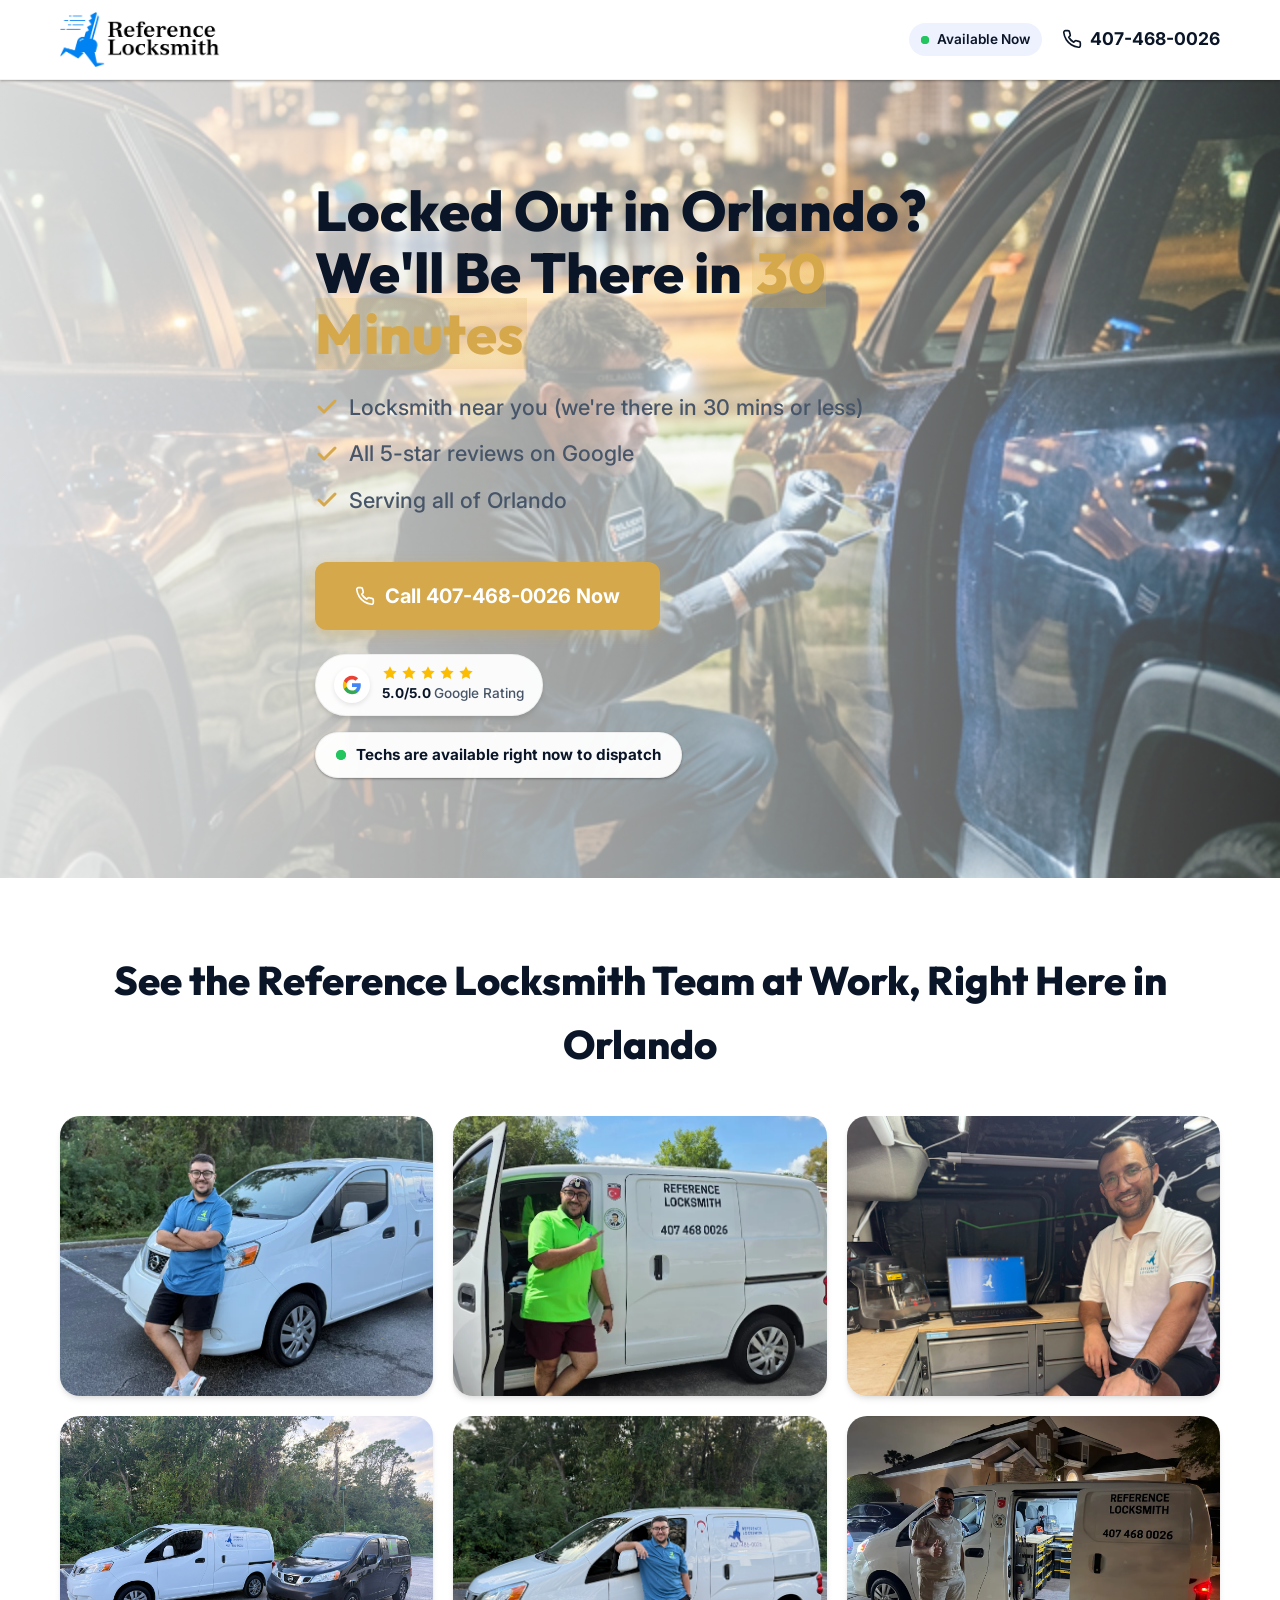
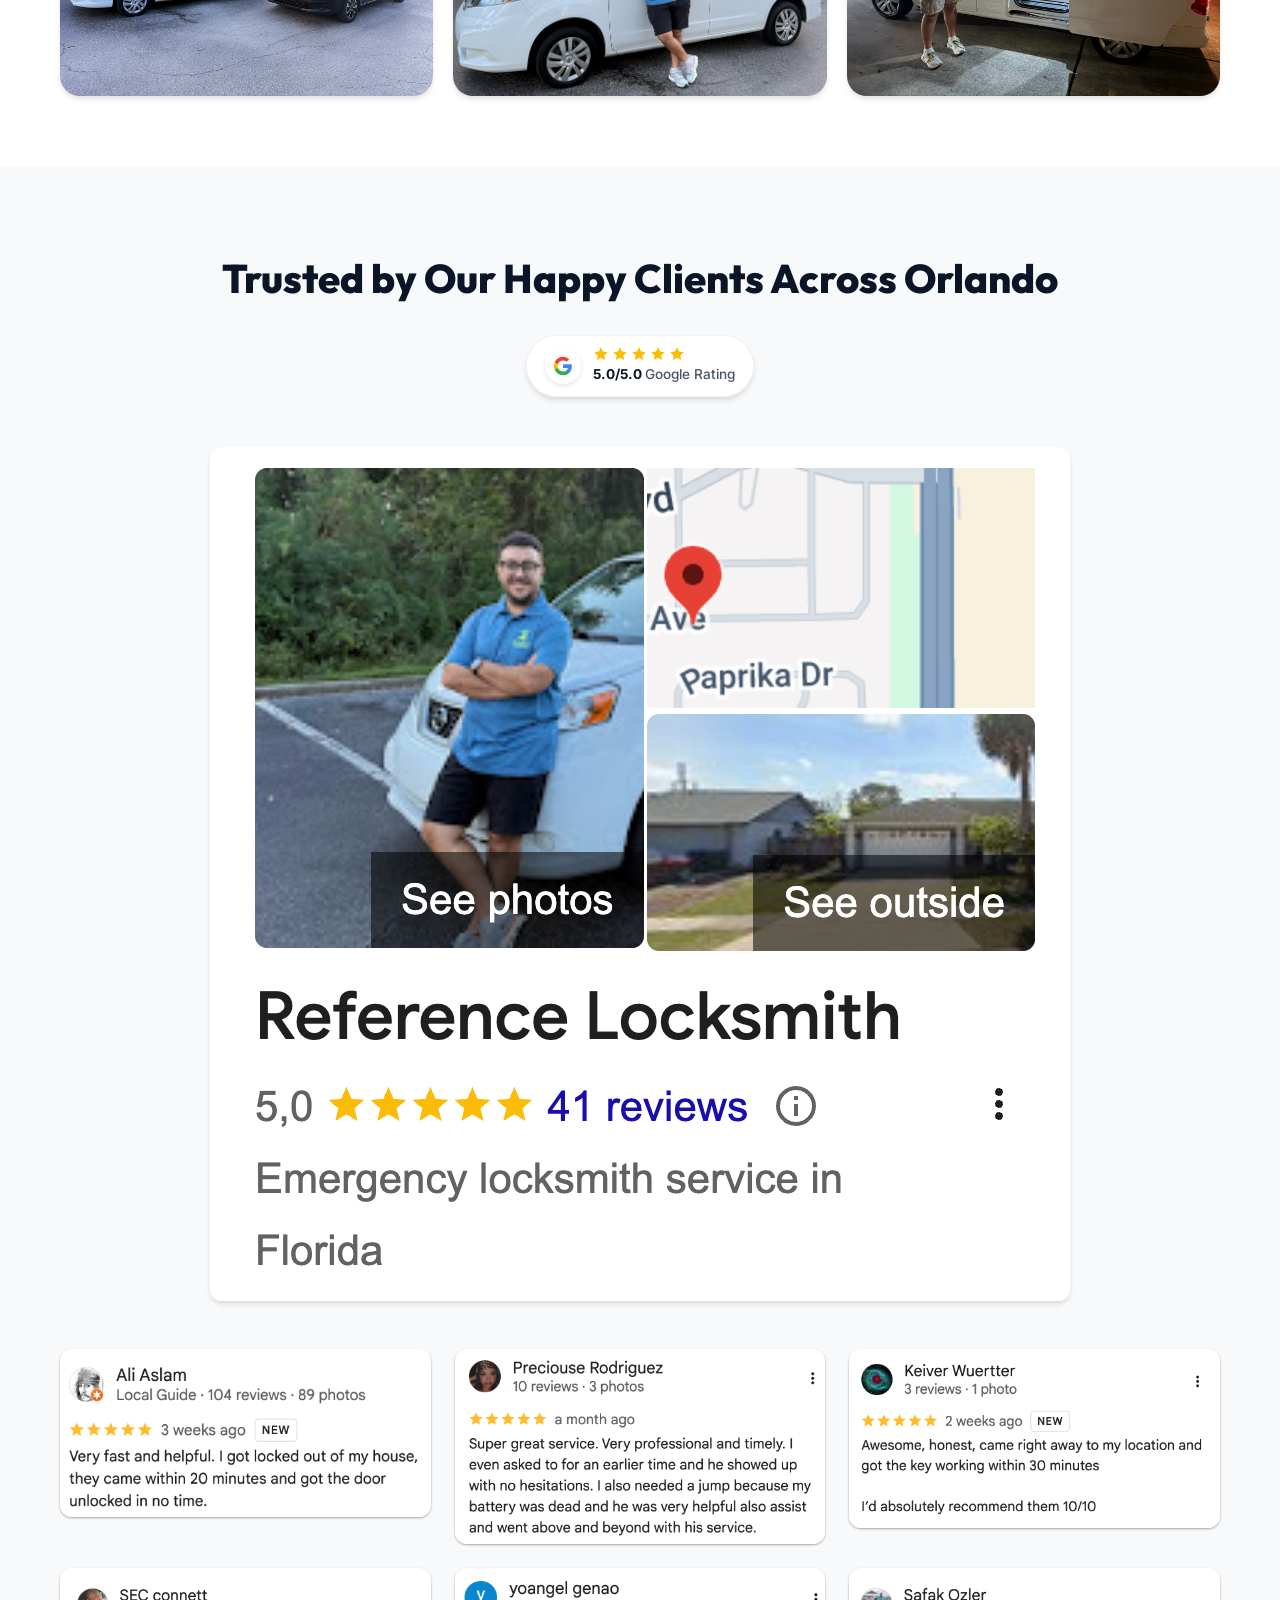
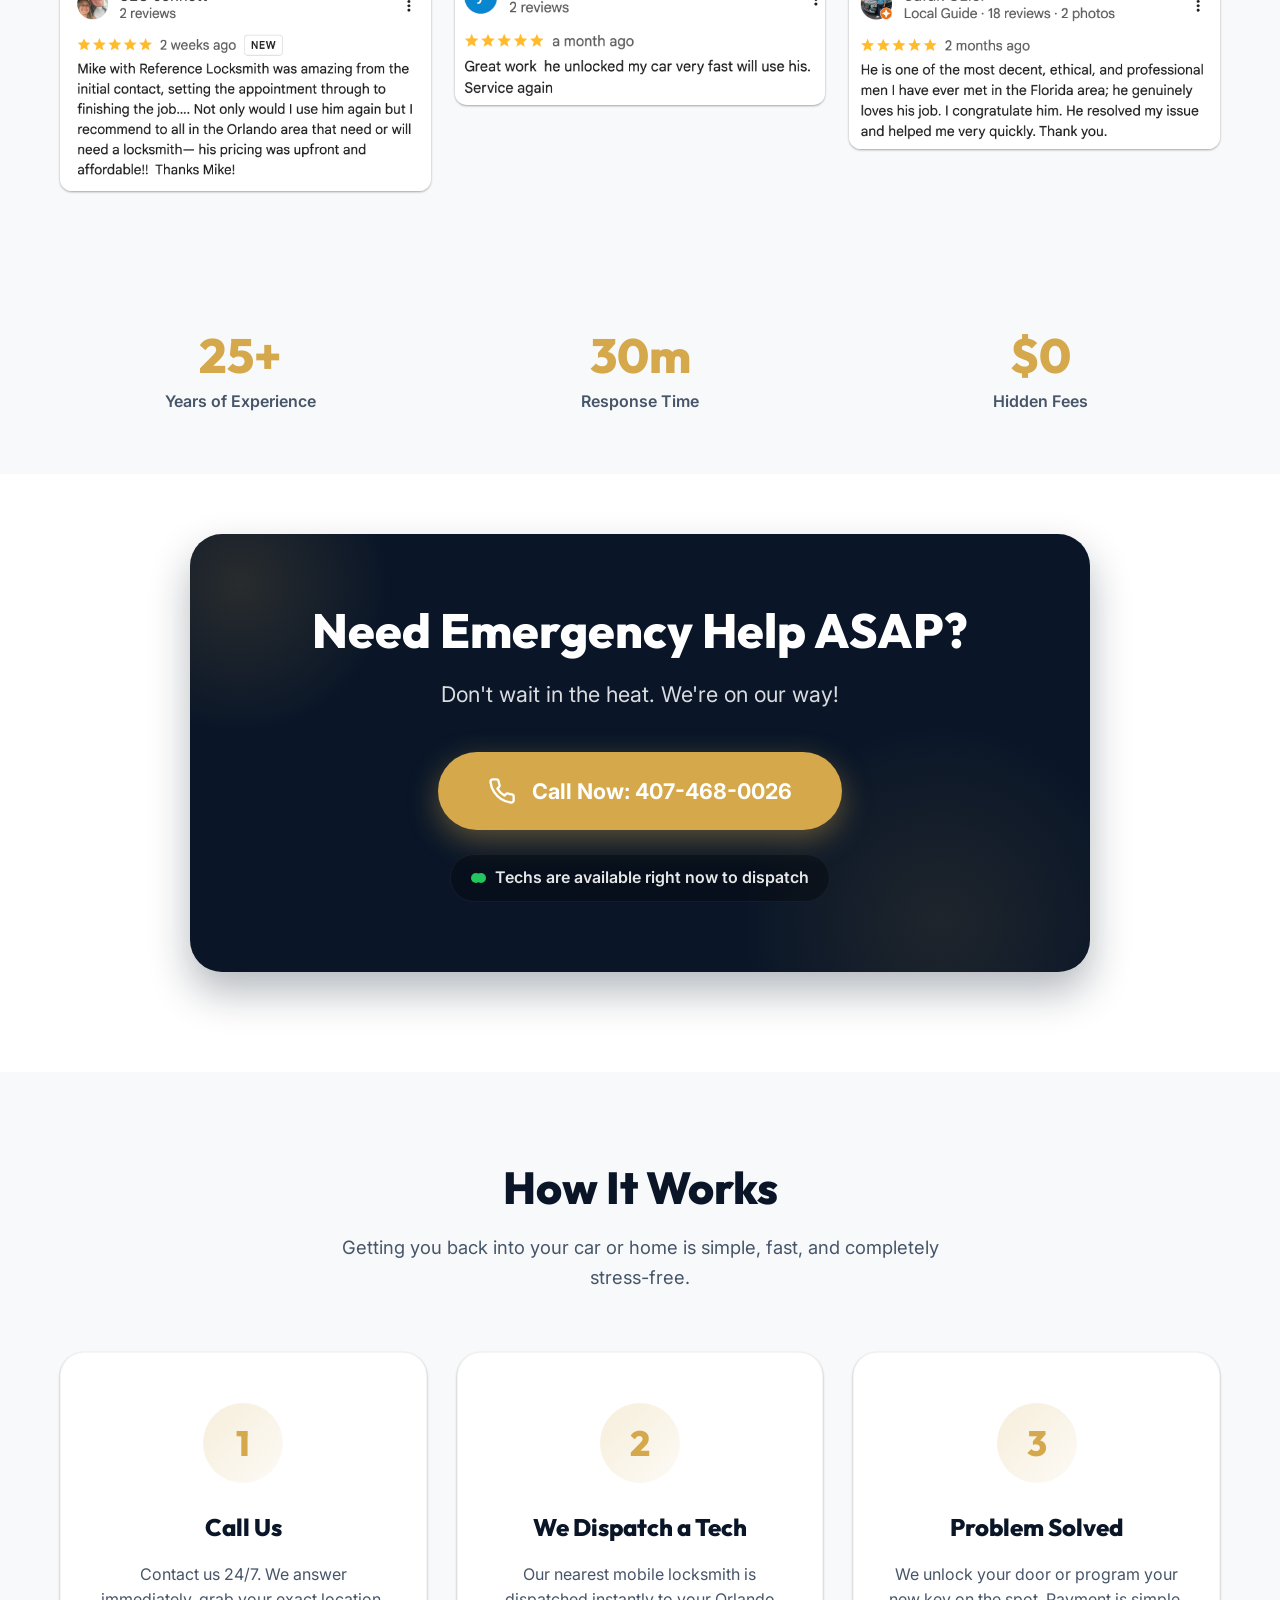
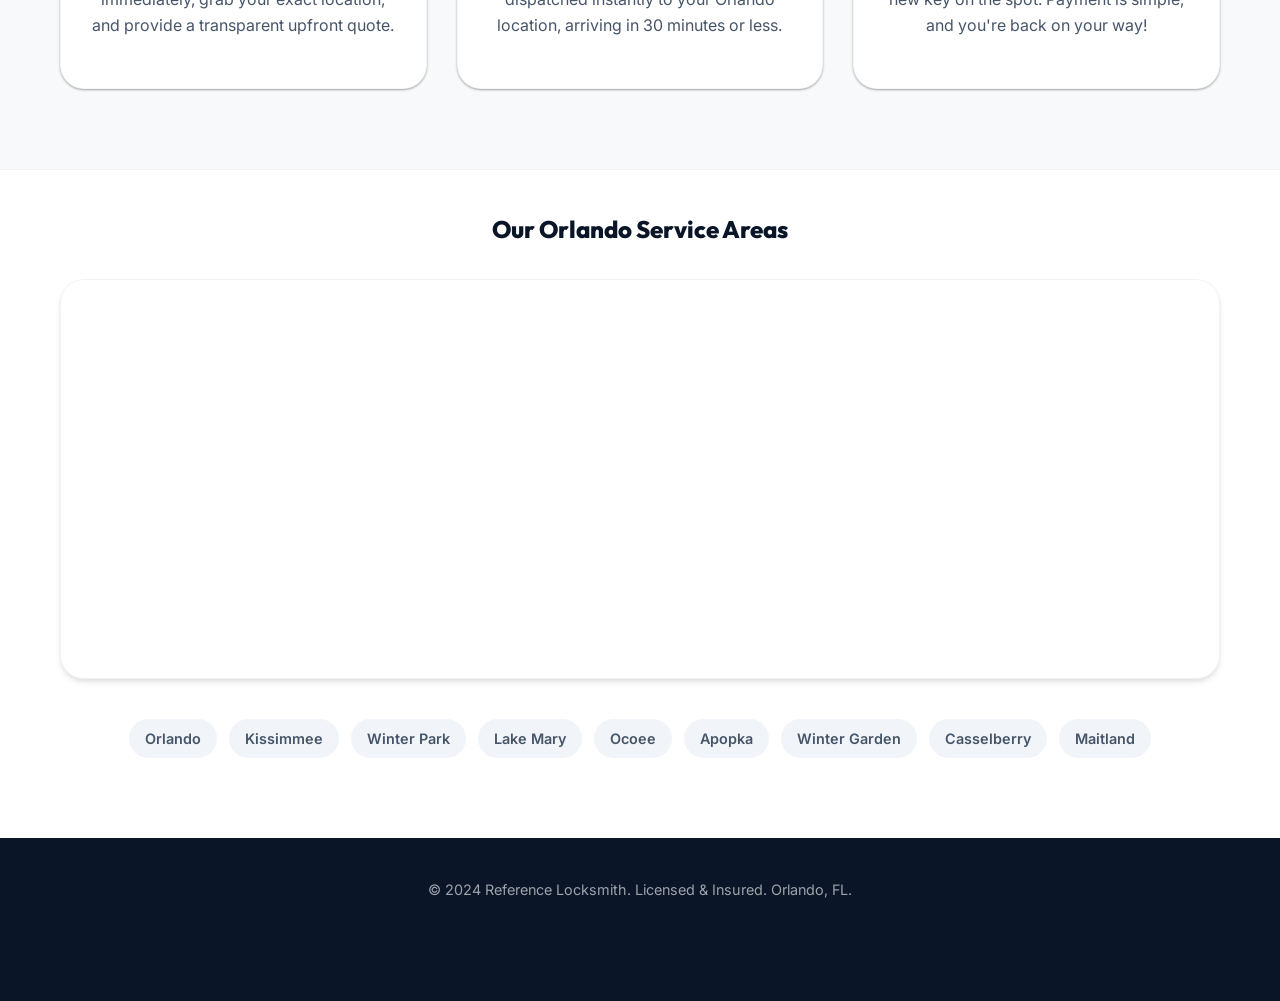
==== commit 6fd15e8c: "Add new 'Our Process' section below final CTA" ====
--- a/index.html
+++ b/index.html
@@ -274,6 +274,39 @@
             </div>
         </section>
 
+        <!-- Our Process Section -->
+        <section class="process" style="padding: 80px 0; background: var(--bg-light);">
+            <div class="container">
+                <div class="section-header" style="text-align: center; margin-bottom: 60px;">
+                    <h2 style="font-size: 2.8rem; color: var(--primary);">How It Works</h2>
+                    <p style="color: var(--text-light); font-size: 1.15rem; max-width: 600px; margin: 10px auto 0;">Getting you back into your car or home is simple, fast, and completely stress-free.</p>
+                </div>
+                
+                <div style="display: grid; grid-template-columns: repeat(auto-fit, minmax(300px, 1fr)); gap: 30px; position: relative;">
+                    <!-- Process Step 1 -->
+                    <div style="background: var(--white); padding: 50px 30px; border-radius: 24px; text-align: center; box-shadow: var(--shadow-sm); border: 1px solid rgba(0,0,0,0.04); transition: transform 0.3s ease;">
+                        <div style="width: 80px; height: 80px; background: linear-gradient(135deg, rgba(212, 168, 75, 0.2), rgba(212, 168, 75, 0.05)); color: var(--accent); border-radius: 50%; display: flex; align-items: center; justify-content: center; font-size: 2.2rem; margin: 0 auto 25px; font-weight: 800; font-family: 'Outfit', sans-serif;">1</div>
+                        <h3 style="font-size: 1.5rem; margin-bottom: 15px; color: var(--primary);">Call Us</h3>
+                        <p style="color: var(--text-light); line-height: 1.6;">Contact us 24/7. We answer immediately, grab your exact location, and provide a transparent upfront quote.</p>
+                    </div>
+                    
+                    <!-- Process Step 2 -->
+                    <div style="background: var(--white); padding: 50px 30px; border-radius: 24px; text-align: center; box-shadow: var(--shadow-sm); border: 1px solid rgba(0,0,0,0.04); transition: transform 0.3s ease;">
+                        <div style="width: 80px; height: 80px; background: linear-gradient(135deg, rgba(212, 168, 75, 0.2), rgba(212, 168, 75, 0.05)); color: var(--accent); border-radius: 50%; display: flex; align-items: center; justify-content: center; font-size: 2.2rem; margin: 0 auto 25px; font-weight: 800; font-family: 'Outfit', sans-serif;">2</div>
+                        <h3 style="font-size: 1.5rem; margin-bottom: 15px; color: var(--primary);">We Dispatch a Tech</h3>
+                        <p style="color: var(--text-light); line-height: 1.6;">Our nearest mobile locksmith is dispatched instantly to your Orlando location, arriving in 30 minutes or less.</p>
+                    </div>
+                    
+                    <!-- Process Step 3 -->
+                    <div style="background: var(--white); padding: 50px 30px; border-radius: 24px; text-align: center; box-shadow: var(--shadow-sm); border: 1px solid rgba(0,0,0,0.04); transition: transform 0.3s ease;">
+                        <div style="width: 80px; height: 80px; background: linear-gradient(135deg, rgba(212, 168, 75, 0.2), rgba(212, 168, 75, 0.05)); color: var(--accent); border-radius: 50%; display: flex; align-items: center; justify-content: center; font-size: 2.2rem; margin: 0 auto 25px; font-weight: 800; font-family: 'Outfit', sans-serif;">3</div>
+                        <h3 style="font-size: 1.5rem; margin-bottom: 15px; color: var(--primary);">Problem Solved</h3>
+                        <p style="color: var(--text-light); line-height: 1.6;">We unlock your door or program your new key on the spot. Payment is simple, and you're back on your way!</p>
+                    </div>
+                </div>
+            </div>
+        </section>
+
         <!-- Service Area Tags -->
         <section class="service-areas">
             <div class="container">
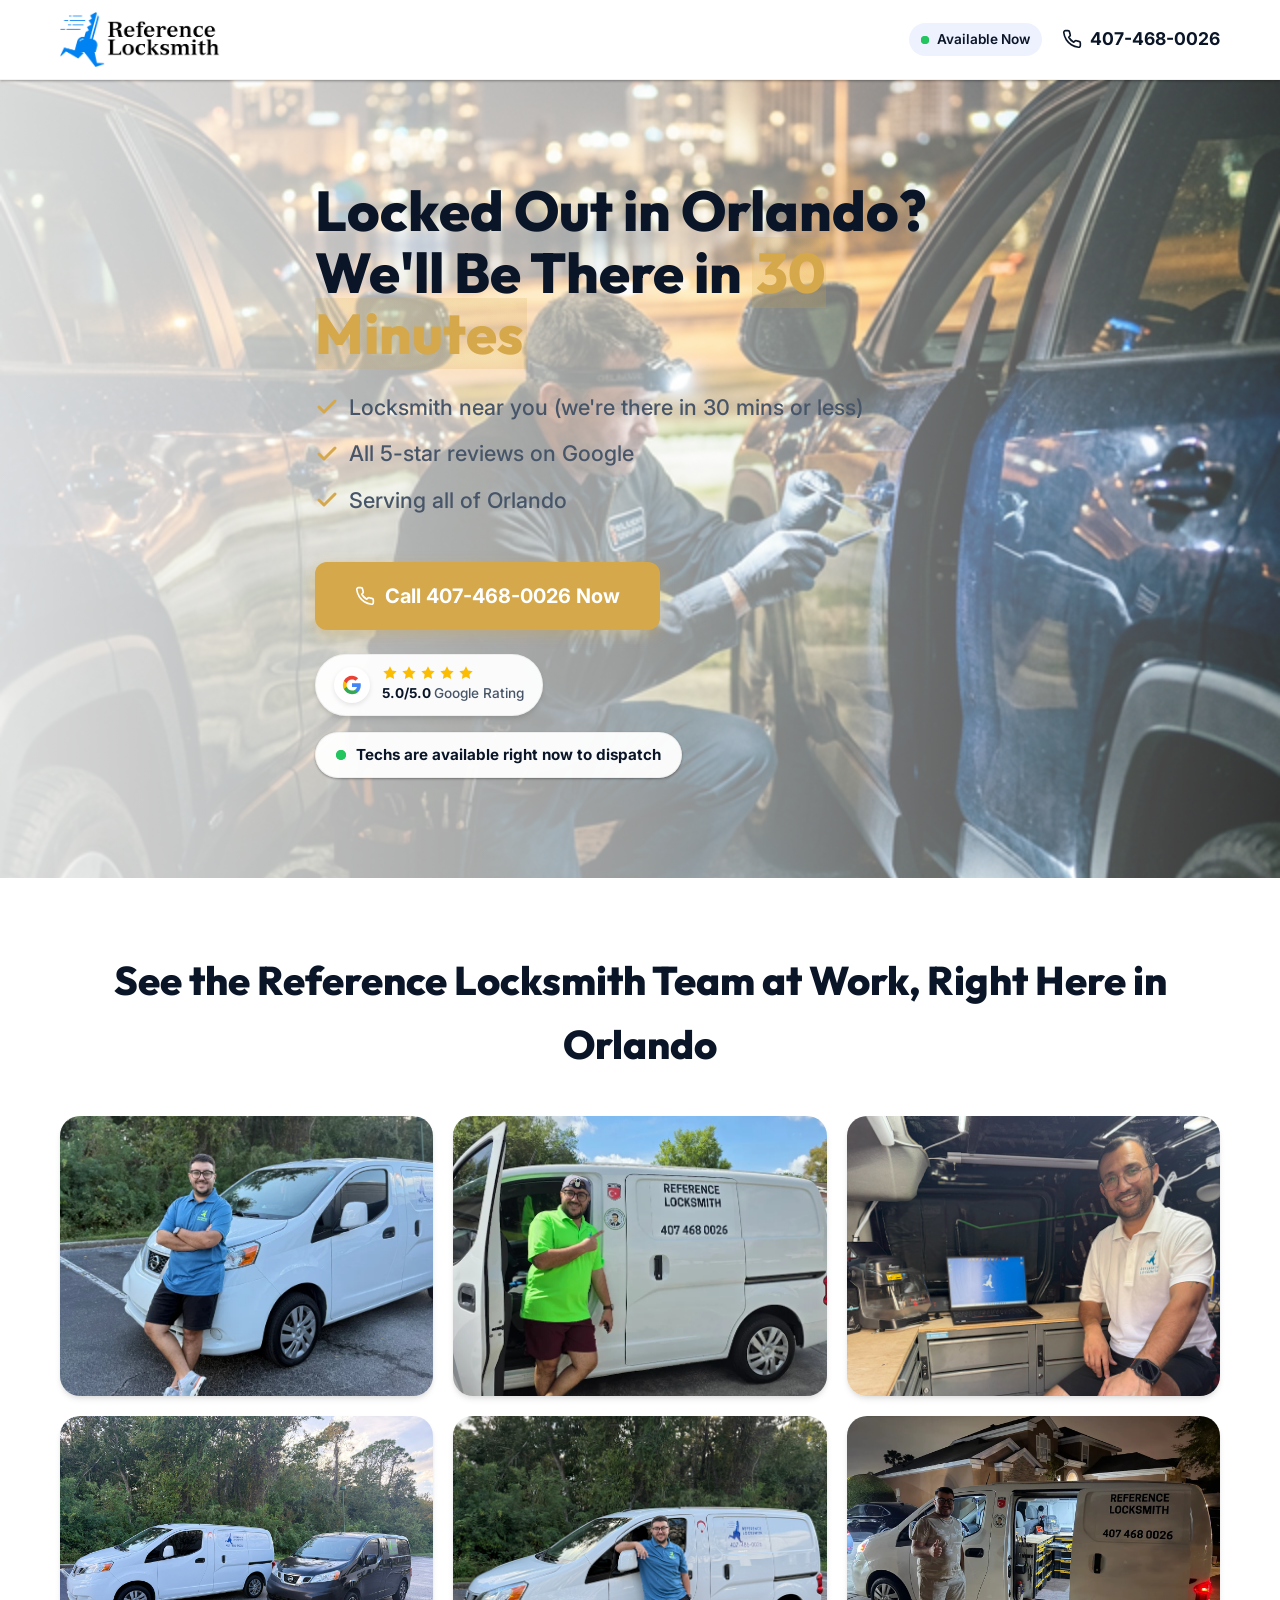
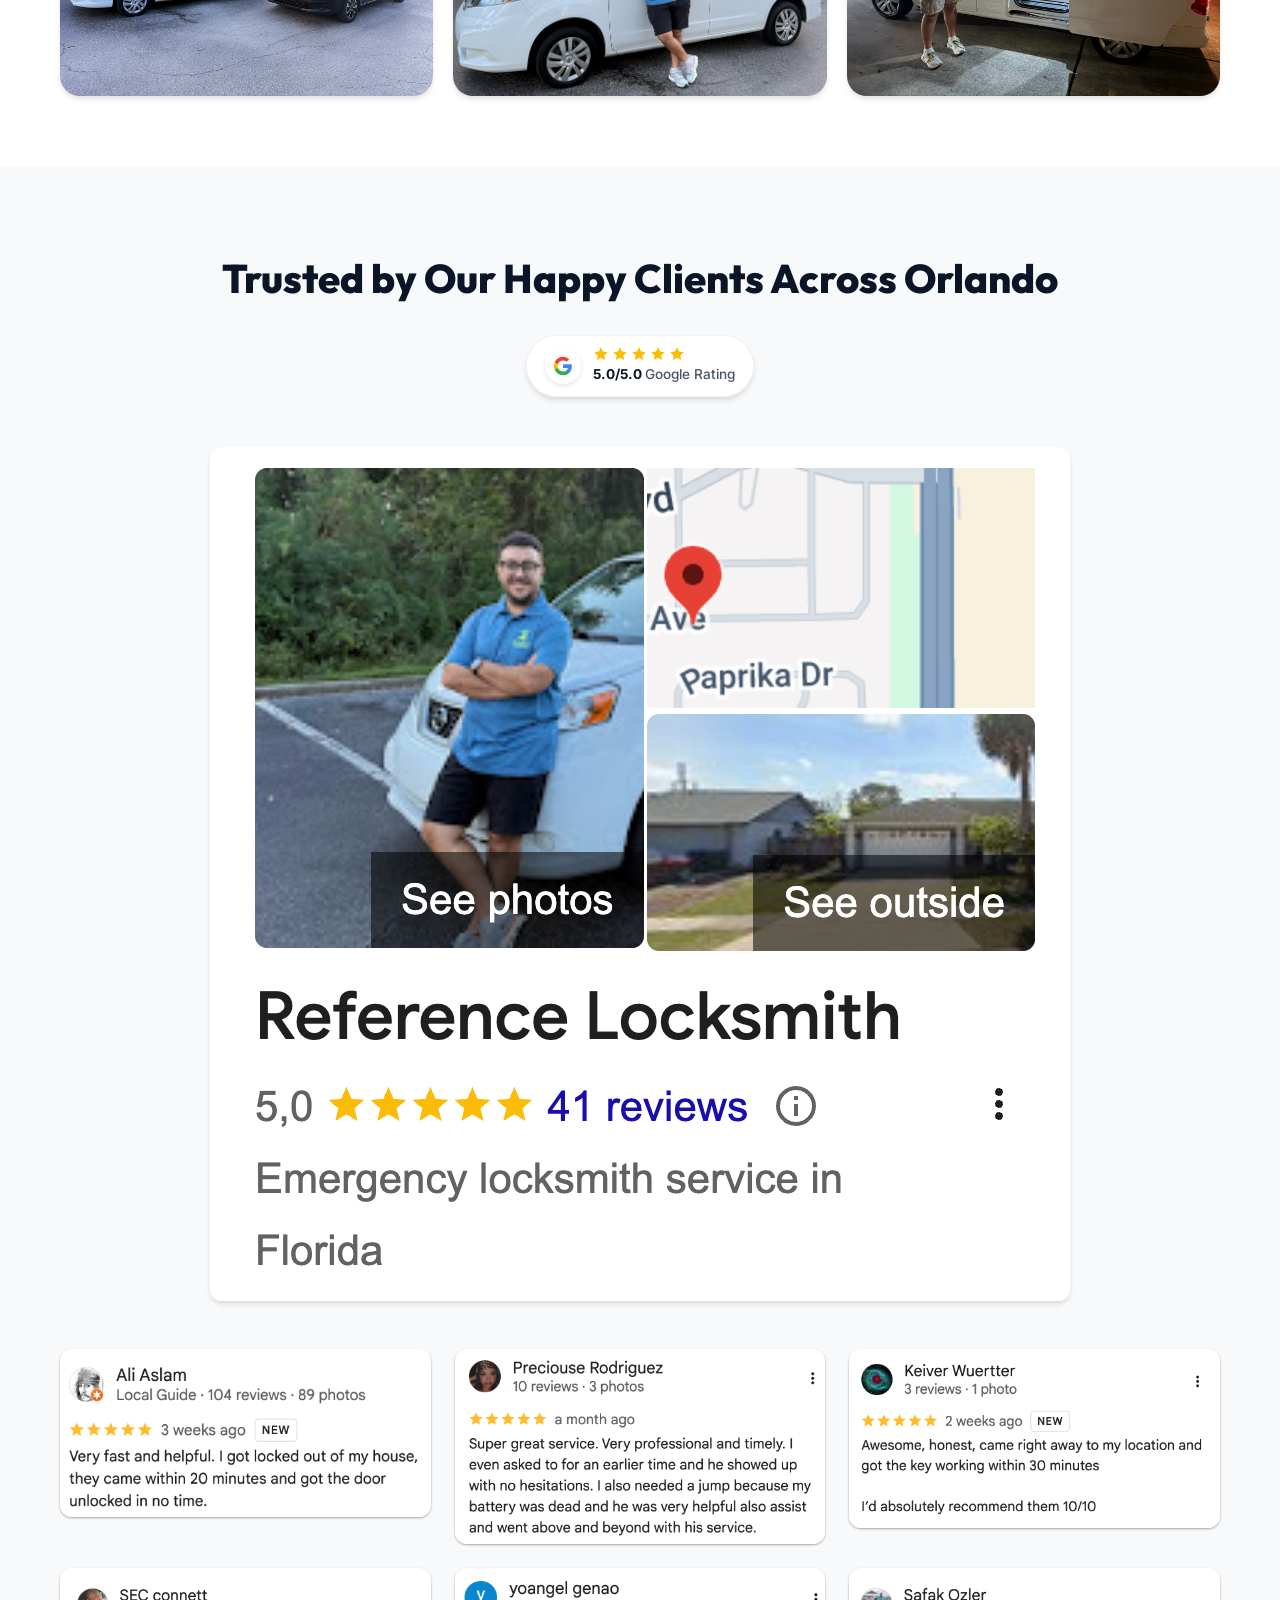
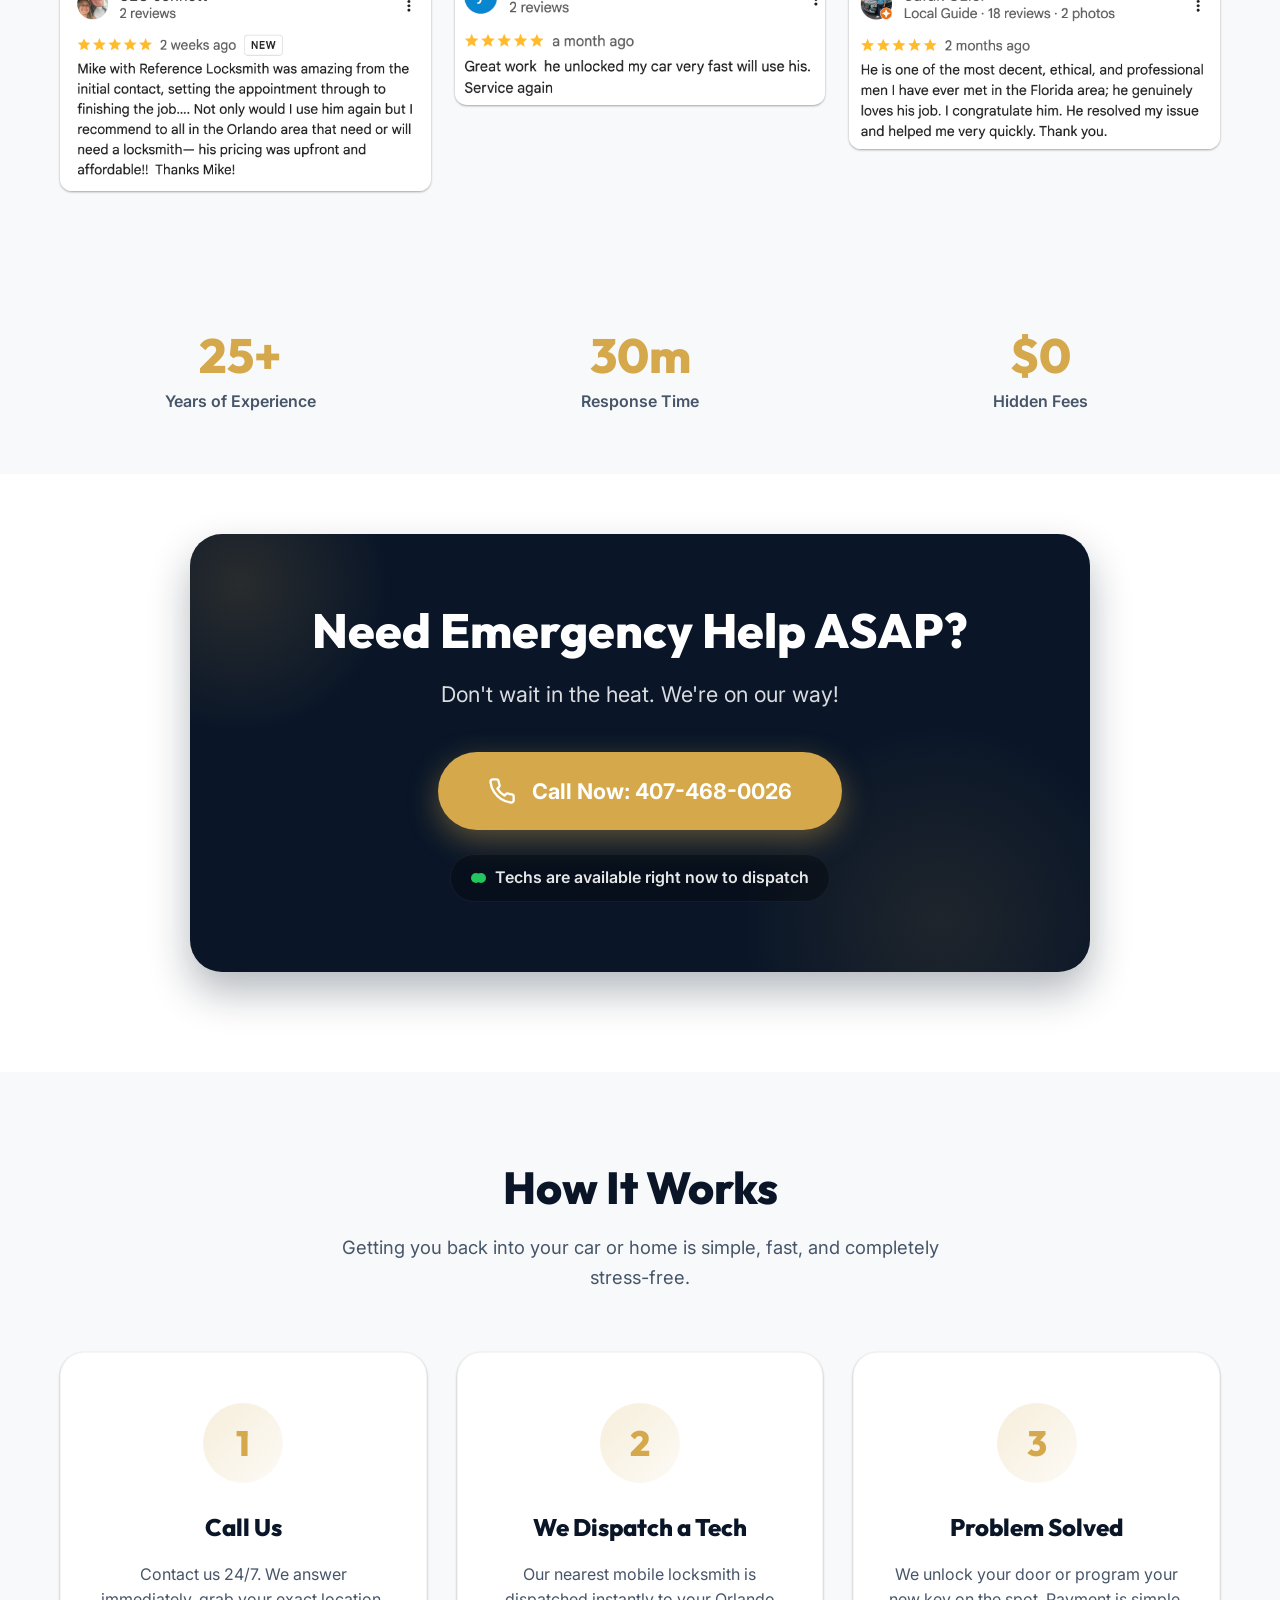
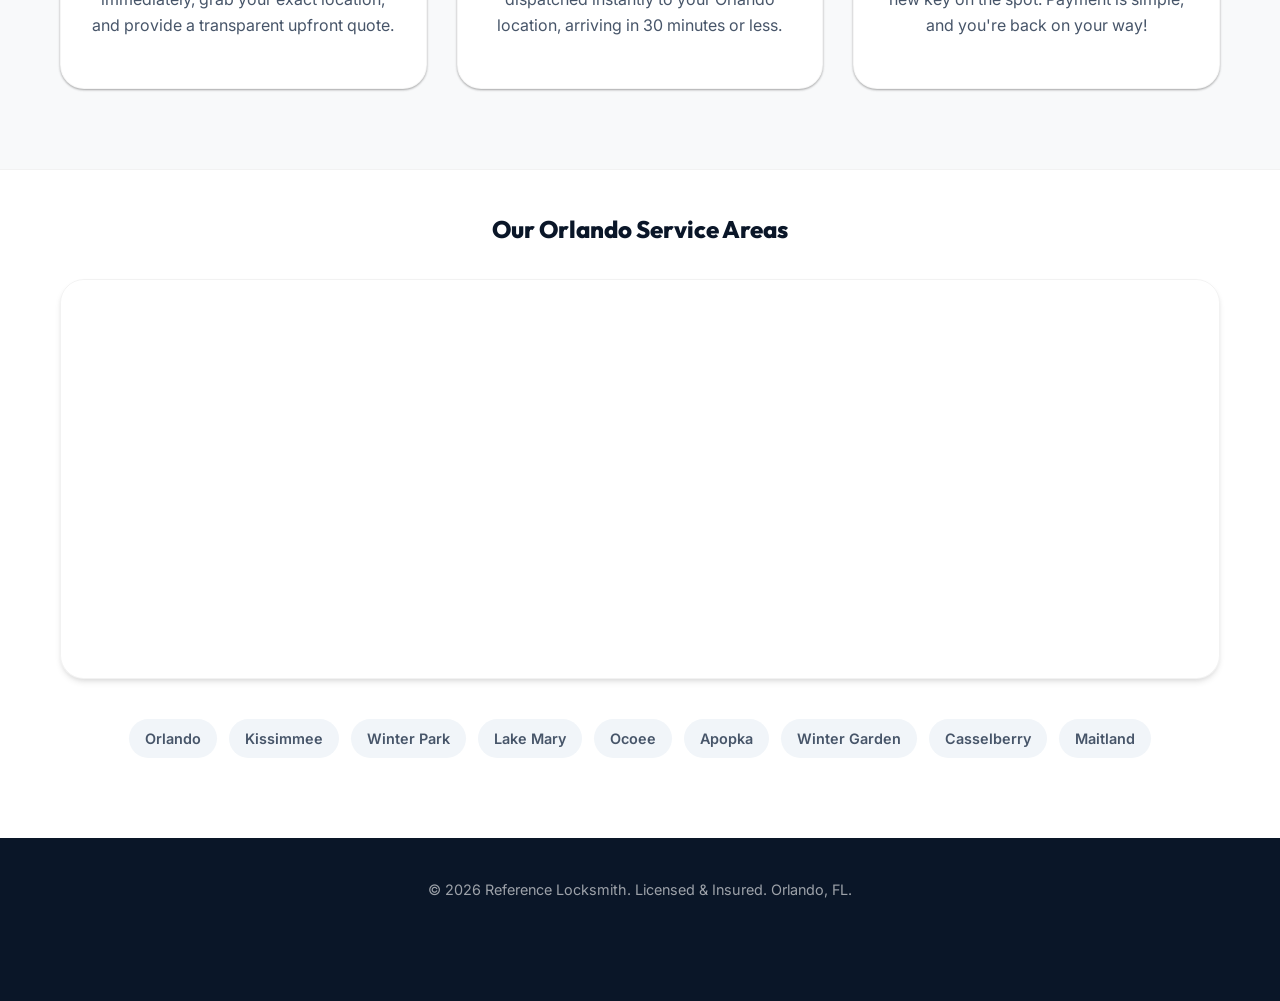
==== commit 872e8ef8: "Update footer copyright year to 2026" ====
--- a/index.html
+++ b/index.html
@@ -334,7 +334,7 @@
 
     <footer>
         <div class="container">
-            <p>&copy; 2024 Reference Locksmith. Licensed & Insured. Orlando, FL.</p>
+            <p>&copy; 2026 Reference Locksmith. Licensed & Insured. Orlando, FL.</p>
         </div>
     </footer>
 
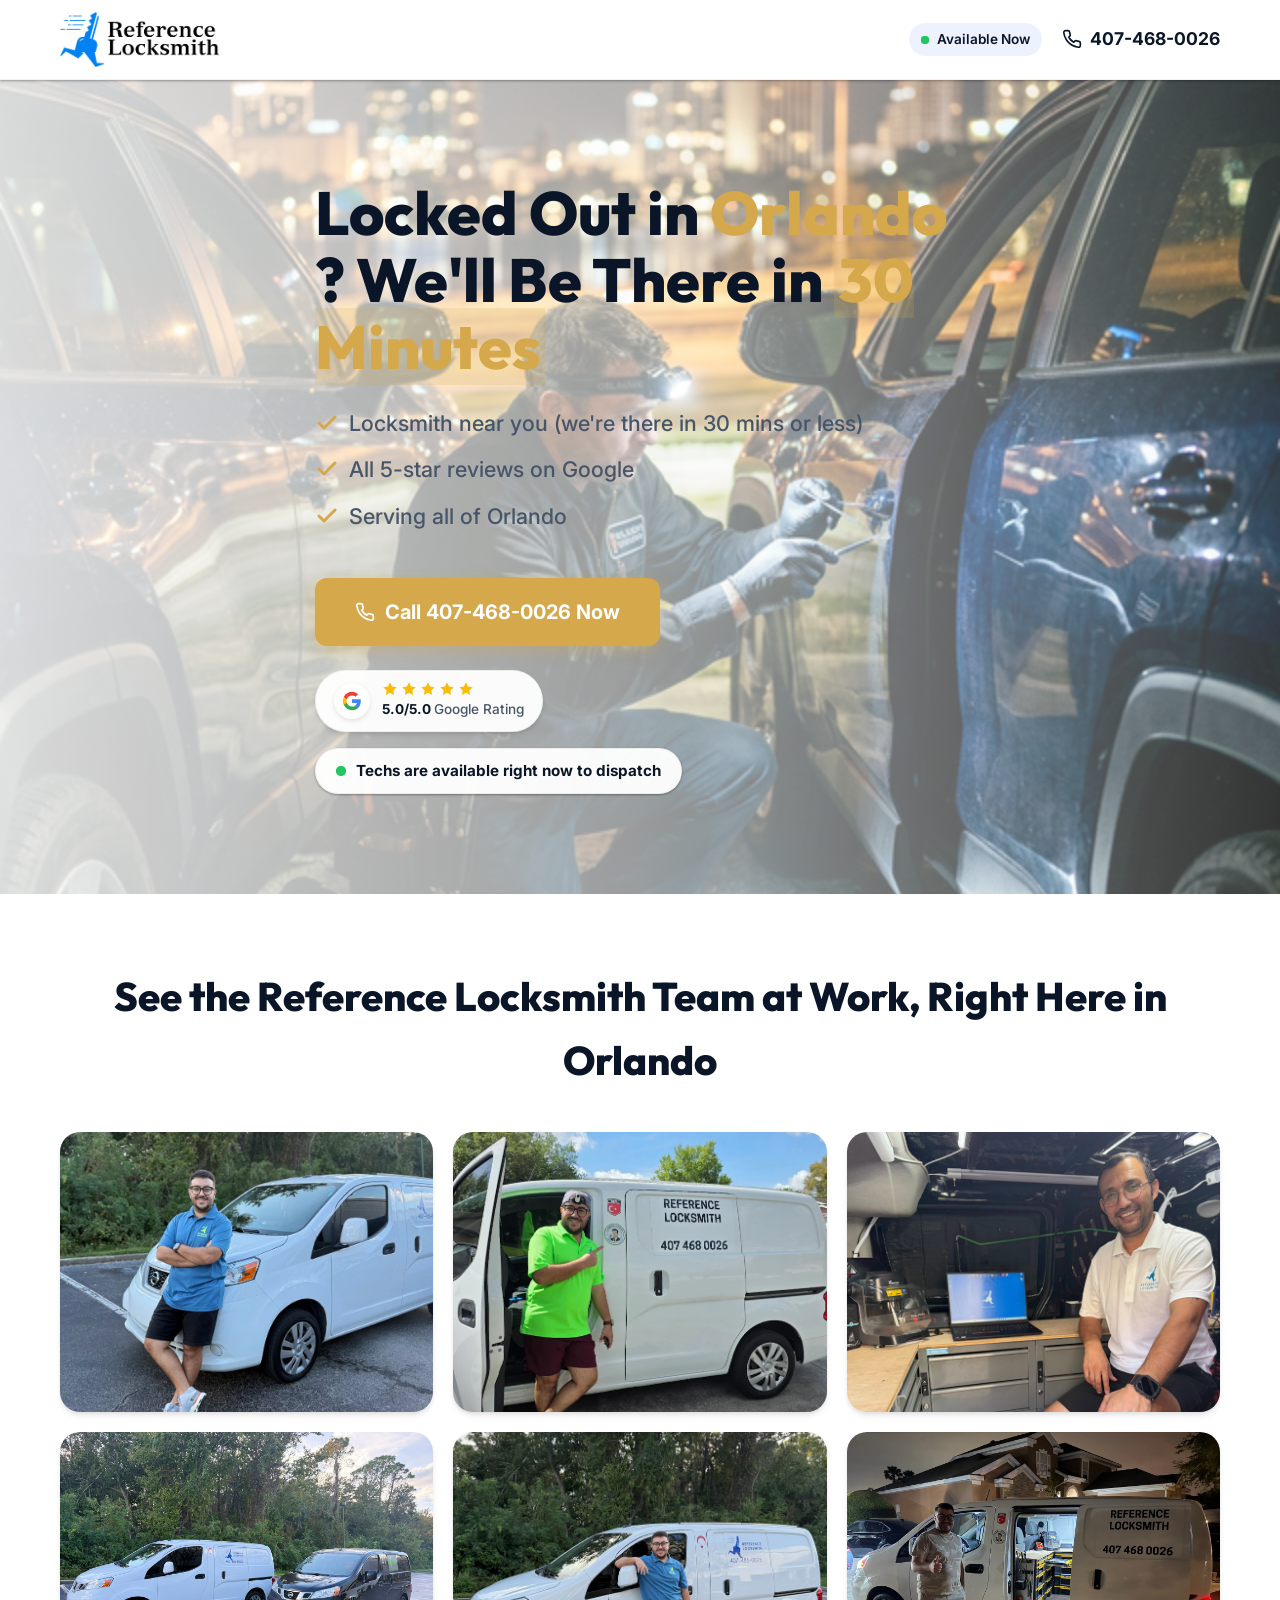
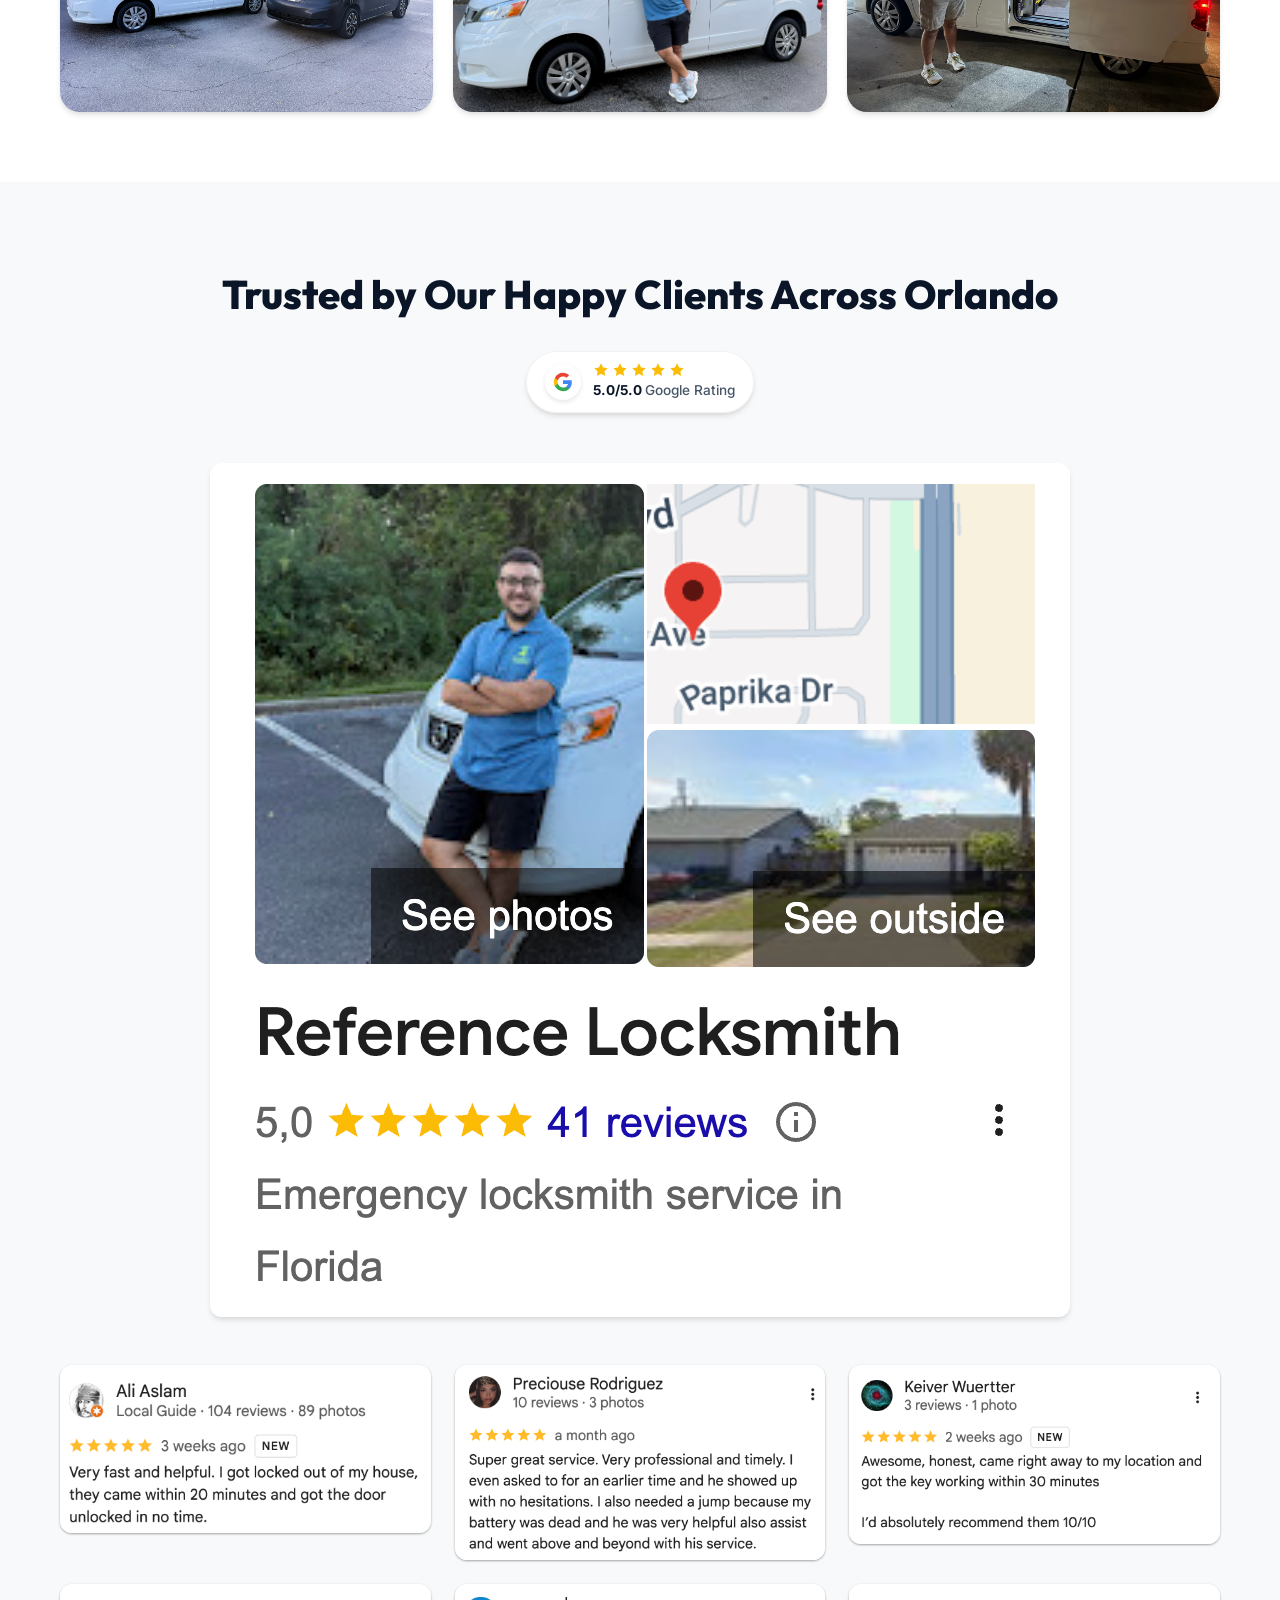
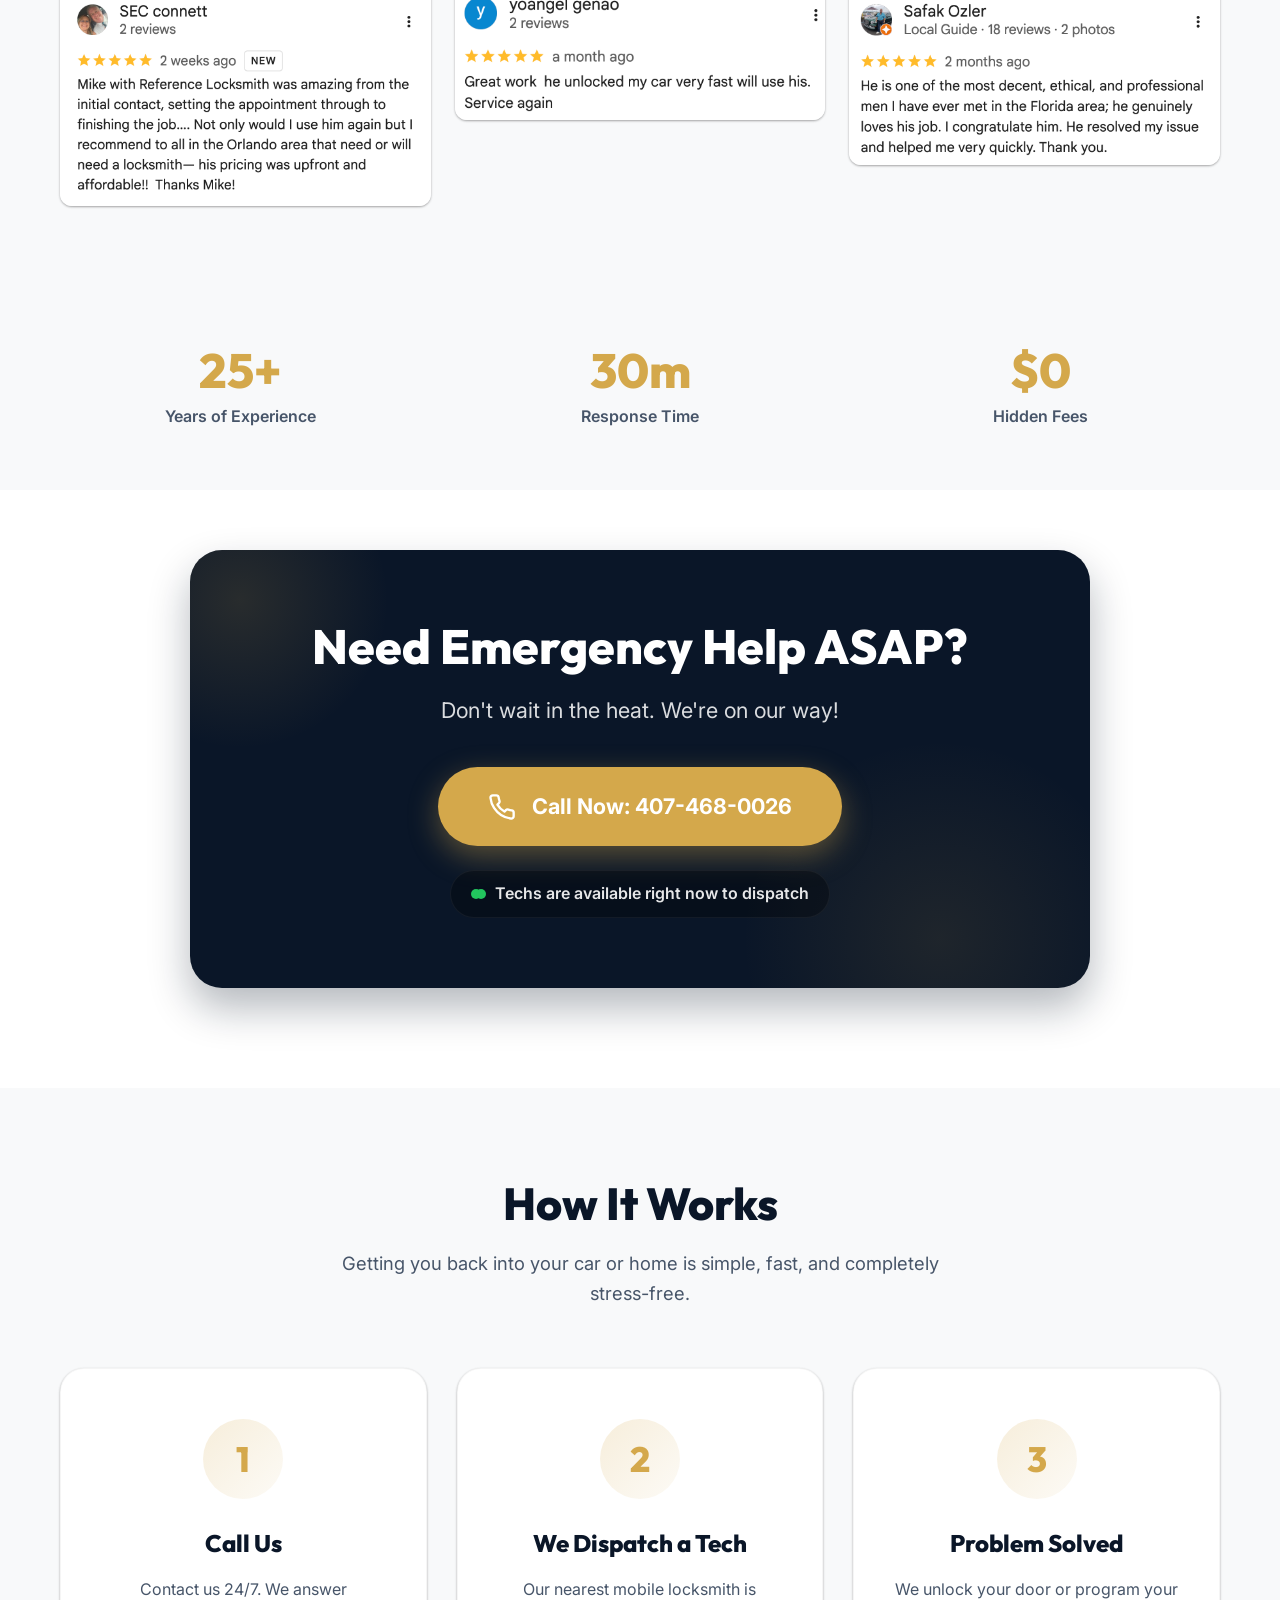
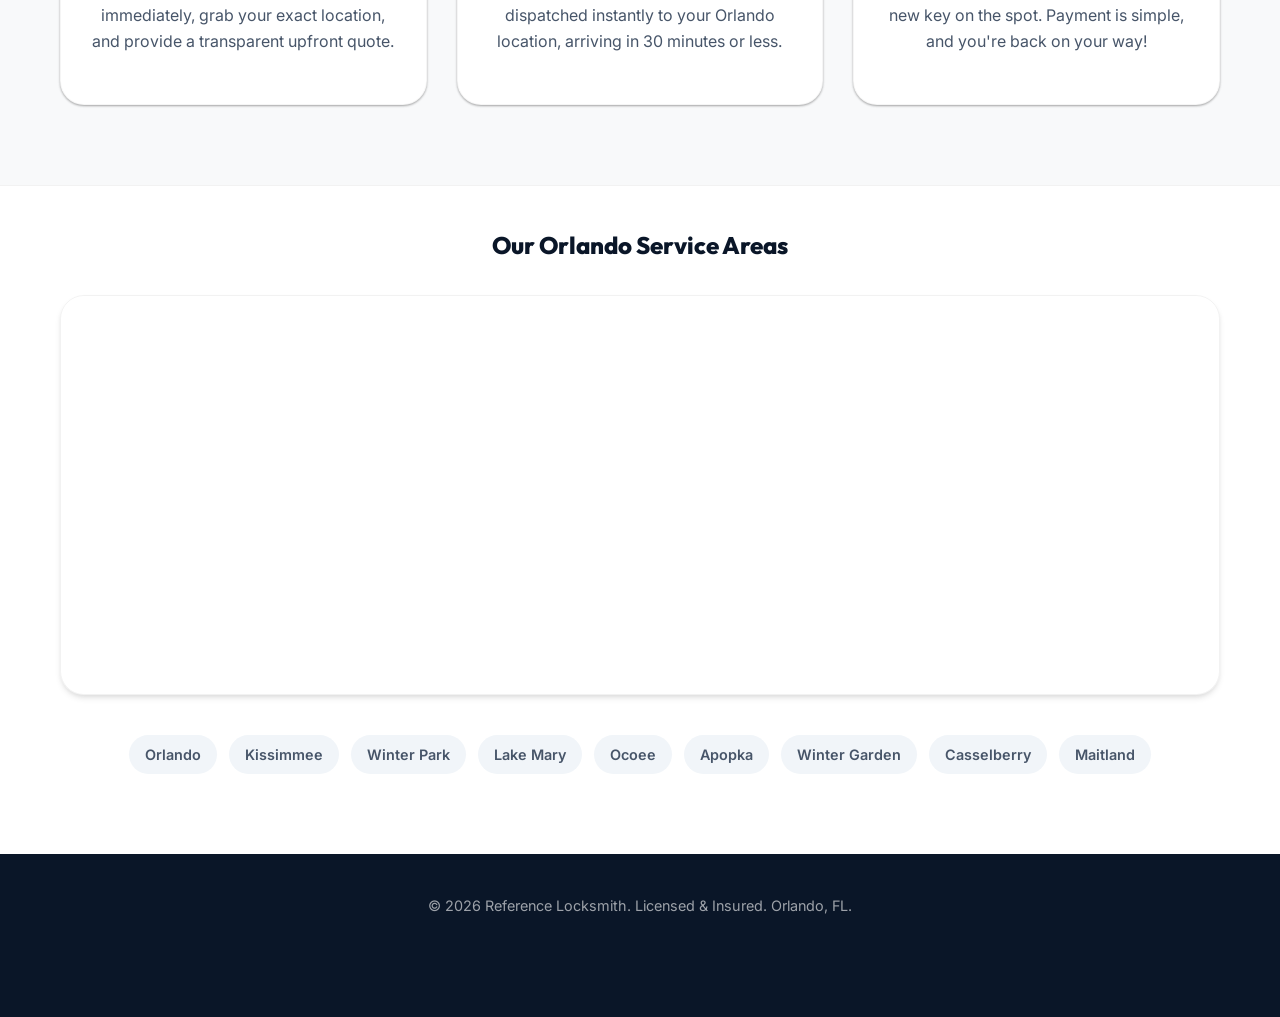
==== commit 23a6b06b: "Highlight Orlando and increase hero text size with vibration animation" ====
--- a/index.html
+++ b/index.html
@@ -94,7 +94,7 @@
             <img src="hero.png" alt="Locksmith at Work" class="hero-bg-img">
             <div class="container hero-container">
                 <div class="hero-content">
-                    <h1>Locked Out in Orlando? We'll Be There in <span class="highlight">30 Minutes</span></h1>
+                    <h1>Locked Out in <span class="accent vibrate-text">Orlando</span>? We'll Be There in <span class="highlight">30 Minutes</span></h1>
                     <ul class="hero-subtext" style="list-style: none; padding: 0; text-align: left;">
                         <li style="display: flex; align-items: center; gap: 10px; margin-bottom: 12px; text-align: left;">
                             <svg width="24" height="24" viewBox="0 0 24 24" fill="none" stroke="var(--accent)" stroke-width="3" stroke-linecap="round" stroke-linejoin="round" style="flex-shrink: 0;"><polyline points="20 6 9 17 4 12"></polyline></svg>
--- a/style.css
+++ b/style.css
@@ -251,7 +251,7 @@
 }
 
 .hero-content h1 {
-    font-size: 3.5rem;
+    font-size: 3.8rem;
     line-height: 1.1;
     margin-bottom: 25px;
     color: var(--primary);
@@ -261,6 +261,22 @@
     background: linear-gradient(120deg, rgba(212, 168, 75, 0.2) 0%, rgba(212, 168, 75, 0.2) 100%);
     padding: 0 4px;
     text-decoration: none;
+}
+
+@keyframes subtle-vibrate {
+    0%, 100% { transform: translateX(0); }
+    10% { transform: translateX(-1px) rotate(-1deg); }
+    20% { transform: translateX(1px) rotate(1deg); }
+    30% { transform: translateX(-2px) rotate(0deg); }
+    40% { transform: translateX(2px) rotate(1deg); }
+    50% { transform: translateX(-1px) rotate(-1deg); }
+    60% { transform: translateX(1px) rotate(0deg); }
+    70%, 100% { transform: translateX(0); }
+}
+
+.vibrate-text {
+    display: inline-block;
+    animation: subtle-vibrate 2s infinite ease-in-out;
 }
 
 .hero-subtext {
@@ -623,7 +639,7 @@
     }
 
     .hero-content h1 {
-        font-size: 2.25rem;
+        font-size: 2.5rem;
     }
 
     .section-header h2 {
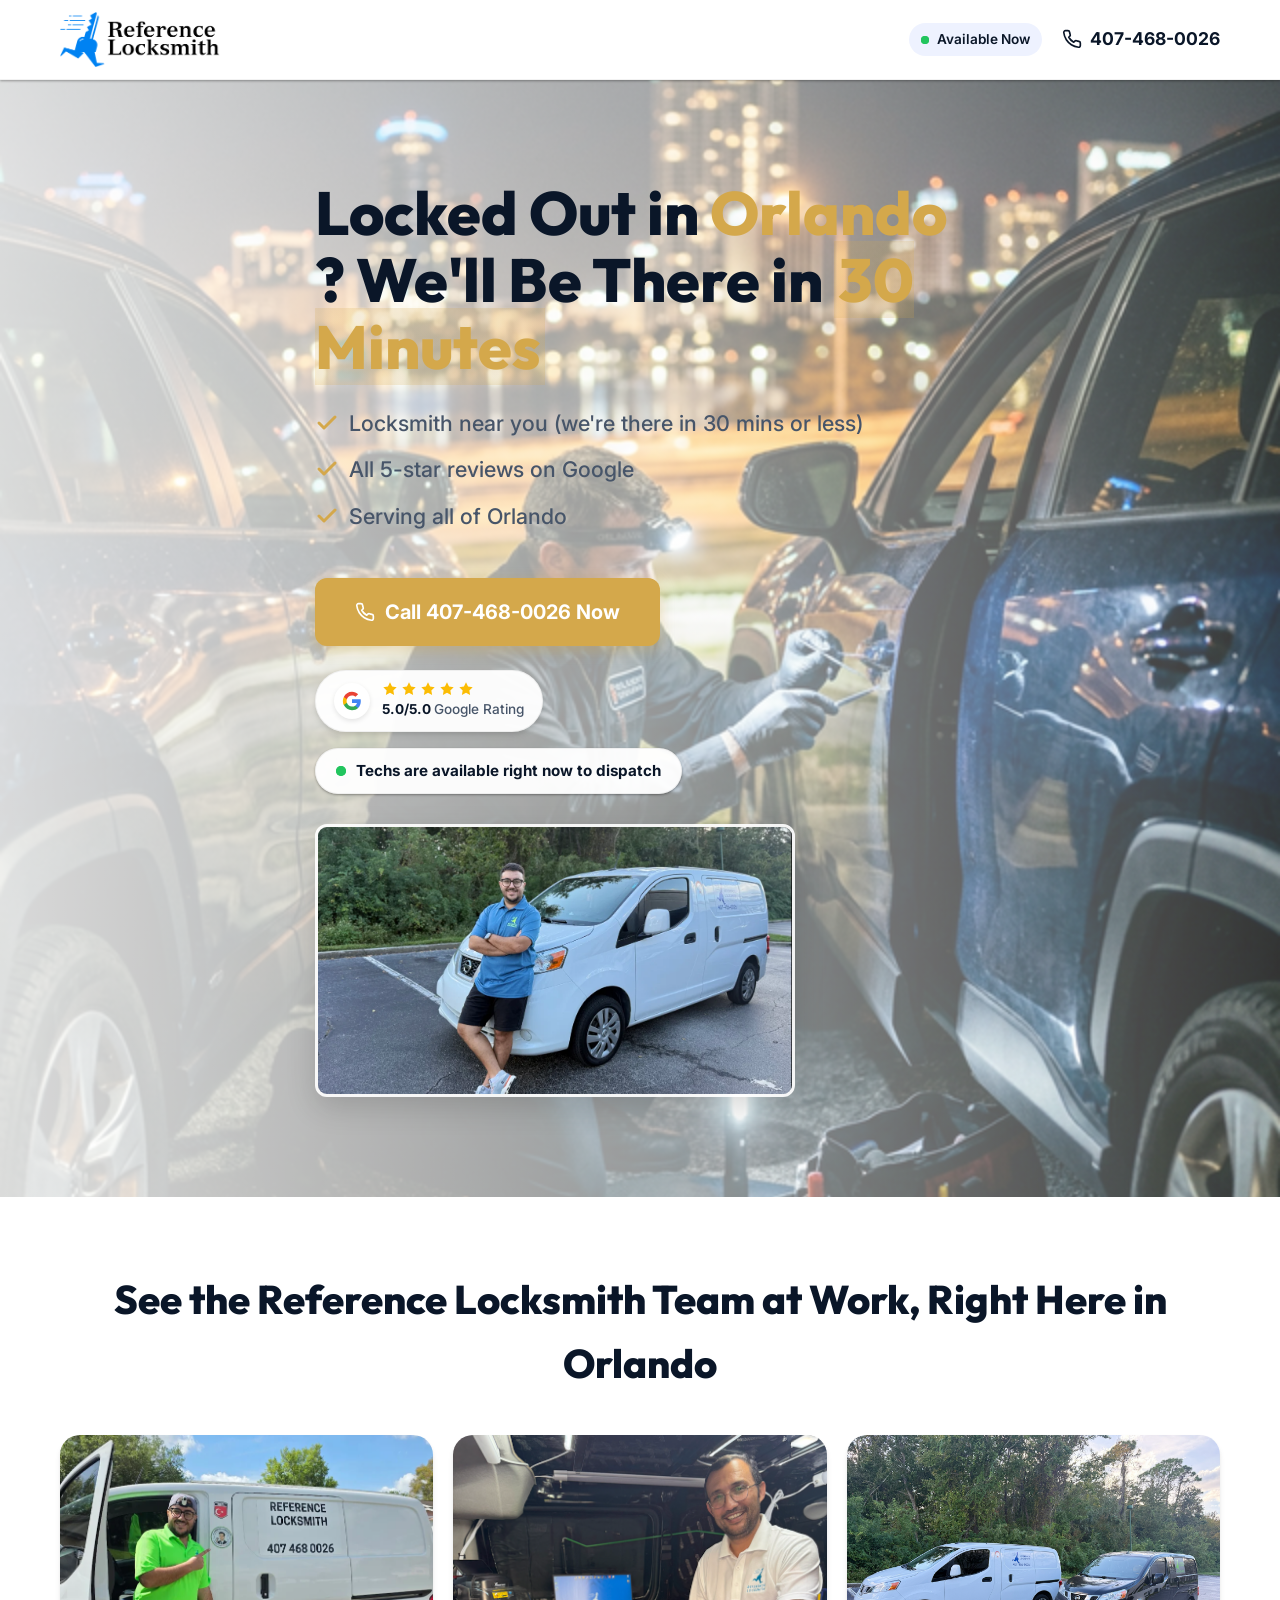
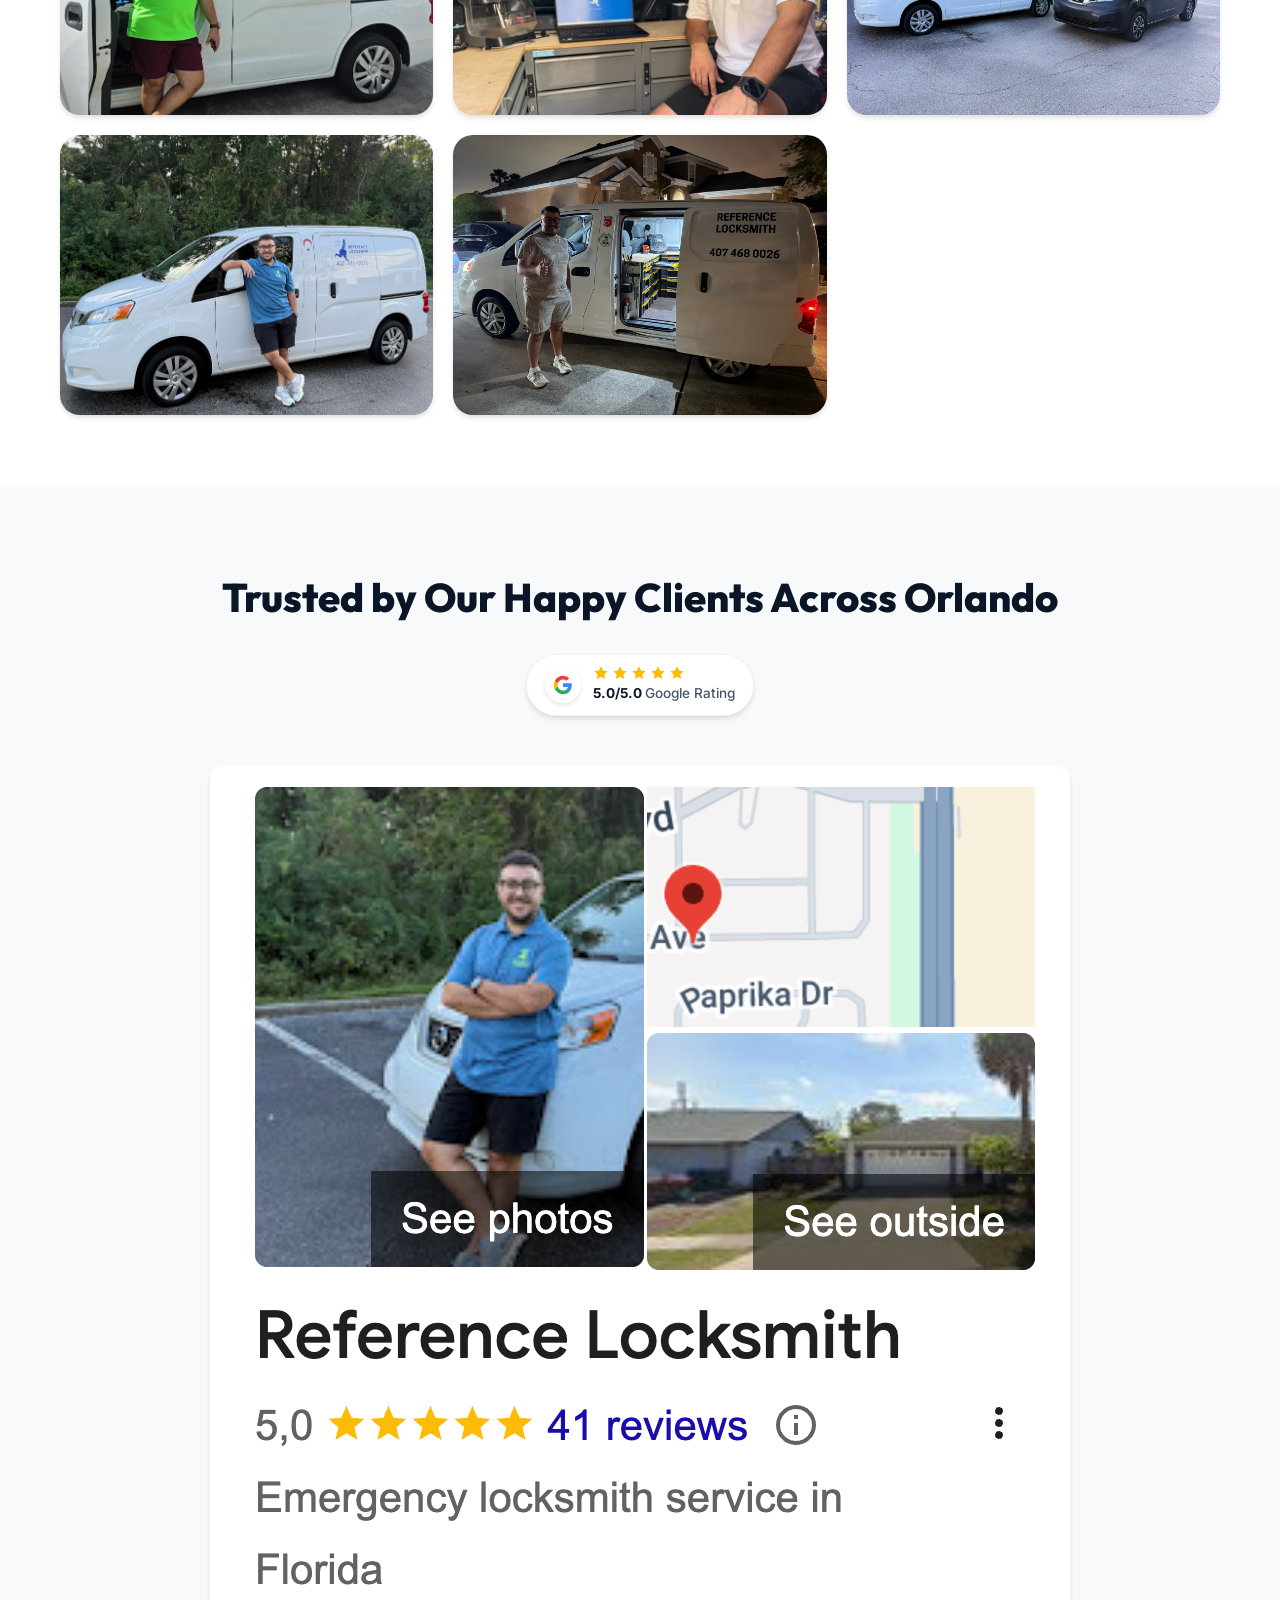
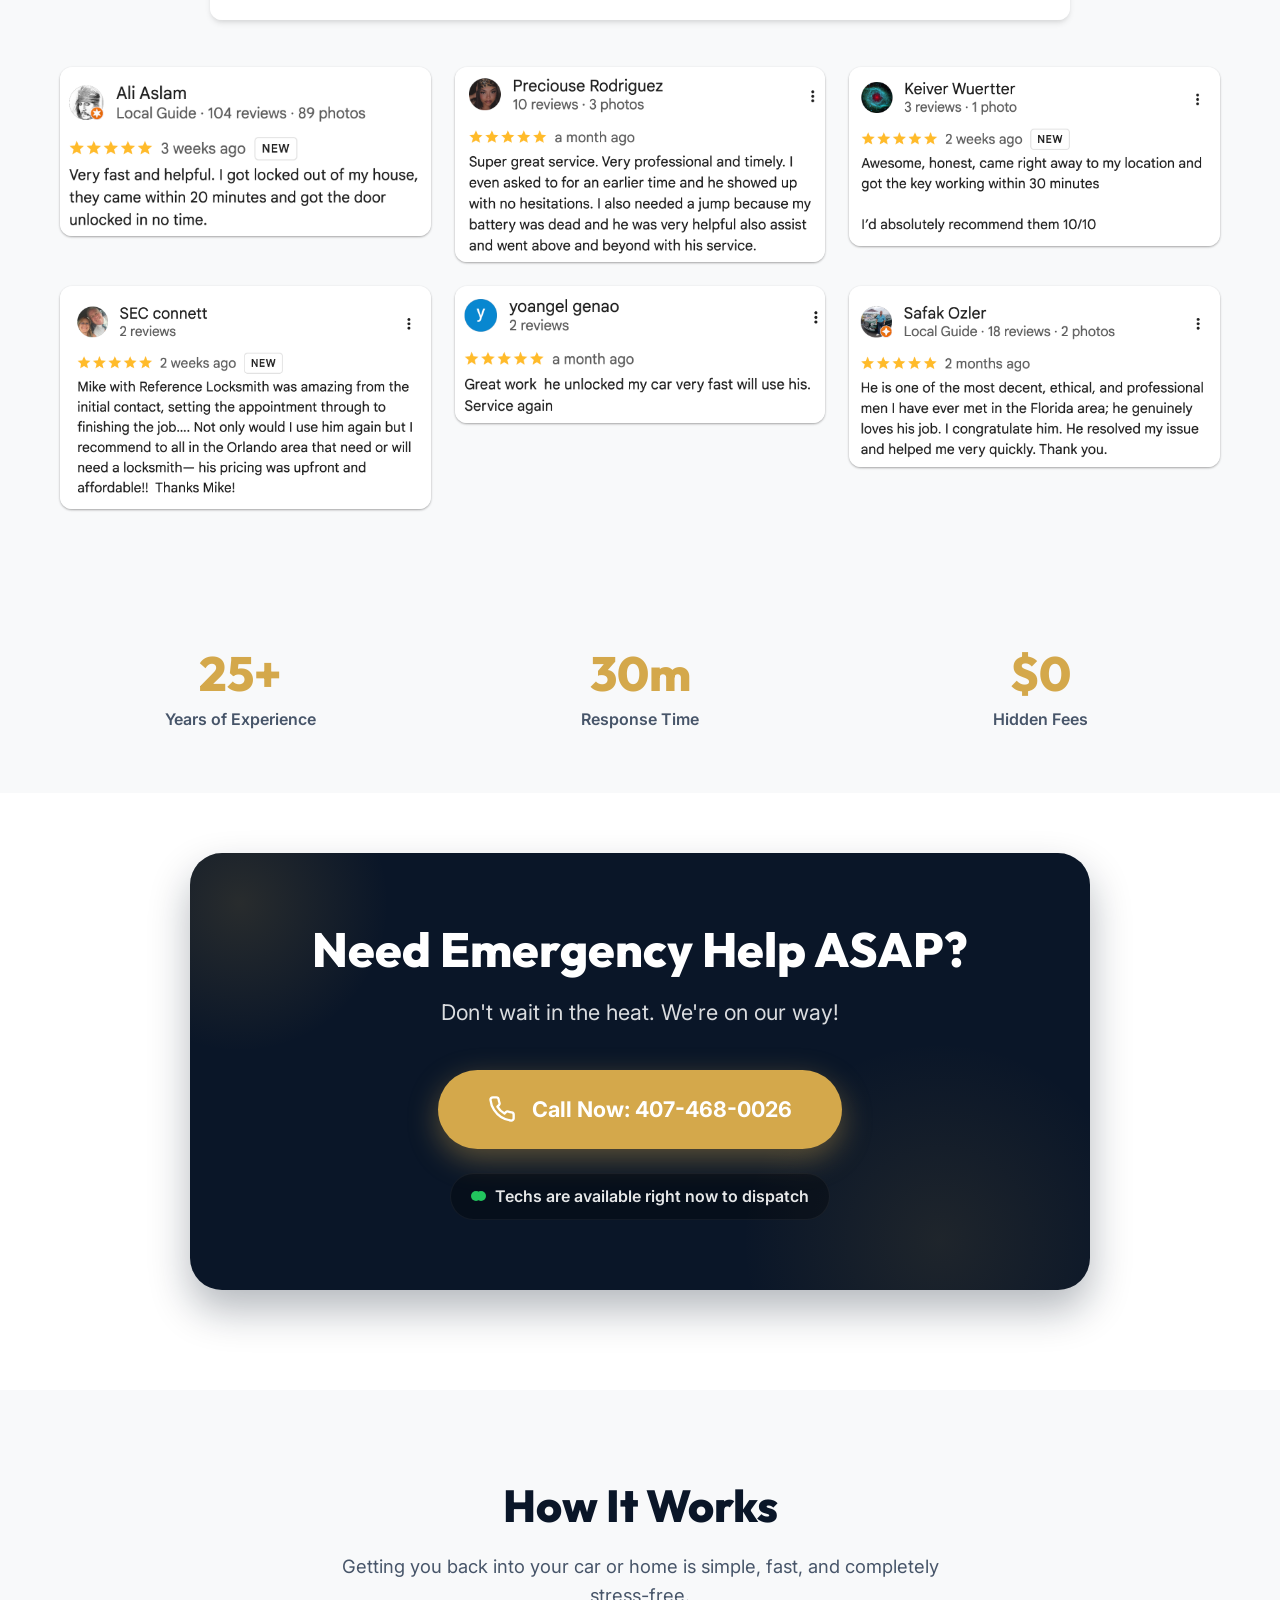
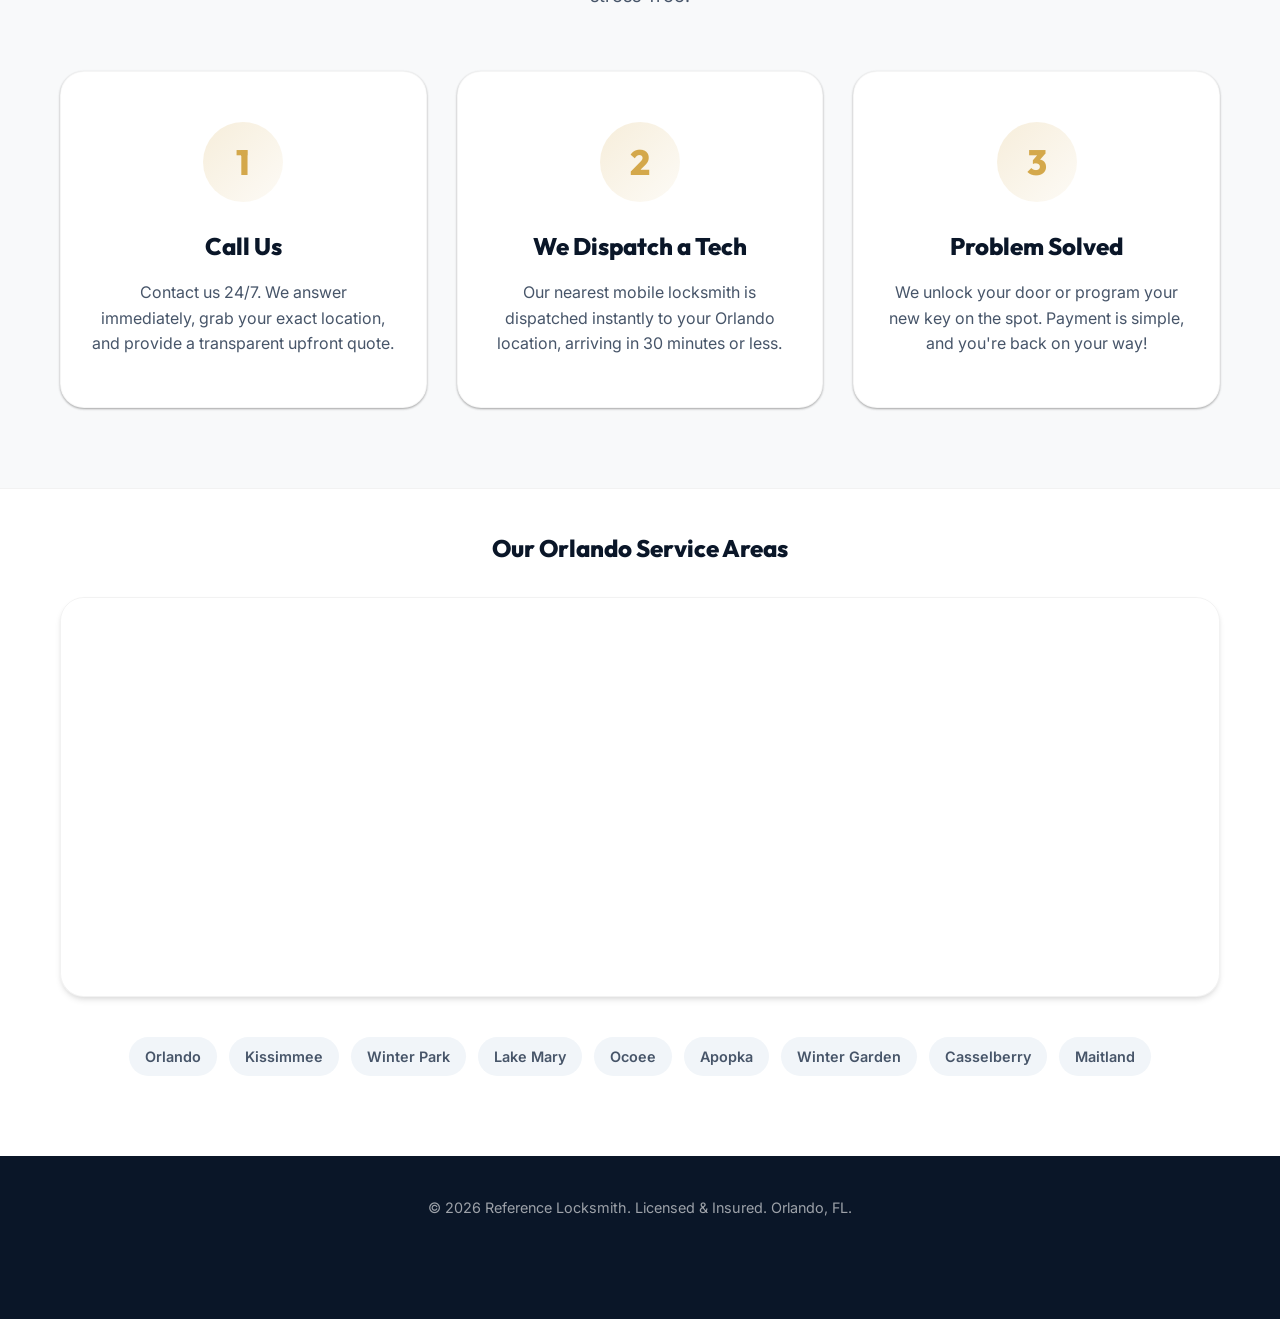
==== commit 5420c495: "Move reference1 image from team grid to hero section under dispatch widget" ====
--- a/index.html
+++ b/index.html
@@ -9,6 +9,20 @@
 'https://www.googletagmanager.com/gtm.js?id='+i+dl;f.parentNode.insertBefore(j,f);
 })(window,document,'script','dataLayer','GTM-WR5F8MZR');</script>
 <!-- End Google Tag Manager -->
+<!-- Google tag (gtag.js) -->
+<script async src="https://www.googletagmanager.com/gtag/js?id=AW-16902794278"></script>
+<script>
+  window.dataLayer = window.dataLayer || [];
+  function gtag(){dataLayer.push(arguments);}
+  gtag('js', new Date());
+
+  gtag('config', 'AW-16902794278');
+</script>
+<script>
+  gtag('config', 'AW-16902794278/N-TGCMrBkIscEKbY8Ps-', {
+    'phone_conversion_number': '407-468-0026'
+  });
+</script>
     <meta charset="UTF-8">
     <meta name="viewport" content="width=device-width, initial-scale=1.0">
     <title>24/7 Emergency Locksmith Orlando | 30 Min Response | Reference Locksmith</title>
@@ -63,6 +77,10 @@
 </head>
 
 <body>
+<!-- Google Tag Manager (noscript) -->
+<noscript><iframe src="https://www.googletagmanager.com/ns.html?id=GTM-WR5F8MZR"
+height="0" width="0" style="display:none;visibility:hidden"></iframe></noscript>
+<!-- End Google Tag Manager (noscript) -->
     <!-- Sticky Header -->
     <header class="sticky-header">
         <div class="container header-content">
@@ -148,6 +166,11 @@
                             <span style="font-size: 0.95rem; font-weight: 700; color: var(--text-main);">Techs are available right now to dispatch</span>
                         </div>
                     </div>
+                    
+                    <div style="margin-top: 30px; border-radius: 12px; overflow: hidden; box-shadow: 0 10px 30px rgba(0,0,0,0.15); border: 3px solid rgba(255, 255, 255, 0.9); max-width: 480px;">
+                        <img src="reference1.webp" alt="Orlando Locksmith on Site" style="width: 100%; display: block; height: auto;">
+                    </div>
+
                 </div>
             </div>
         </section>
@@ -159,9 +182,7 @@
                     <h2>See the Reference Locksmith Team at Work, Right Here in Orlando</h2>
                 </div>
                 <div class="team-grid">
-                    <div class="team-item">
-                        <img src="reference1.webp" alt="Reference Locksmith Team at Work" class="team-img" style="position: absolute; top: 0; left: 0; width: 100%; height: 100%; object-fit: cover;">
-                    </div>
+
                     <div class="team-item">
                         <img src="reference2.webp" alt="Reference Locksmith Team at Work" class="team-img" style="position: absolute; top: 0; left: 0; width: 100%; height: 100%; object-fit: cover;">
                     </div>
